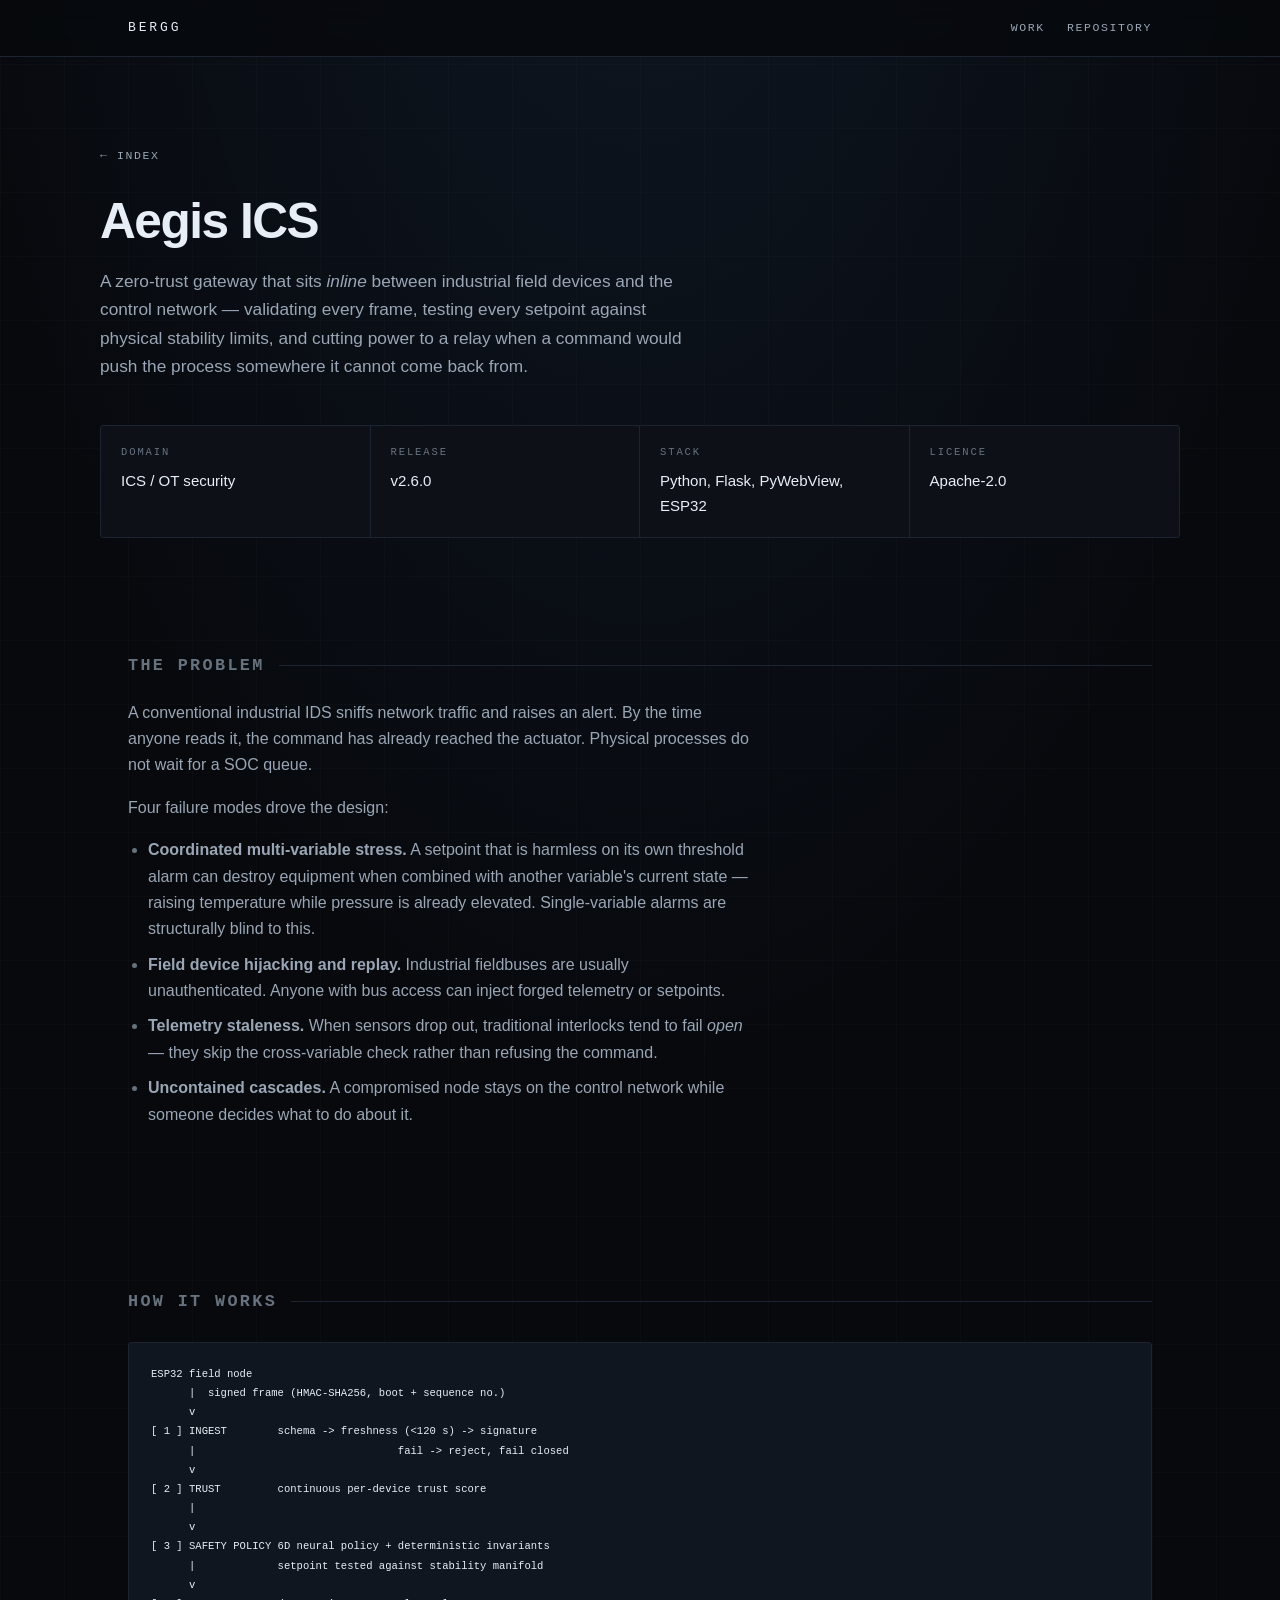
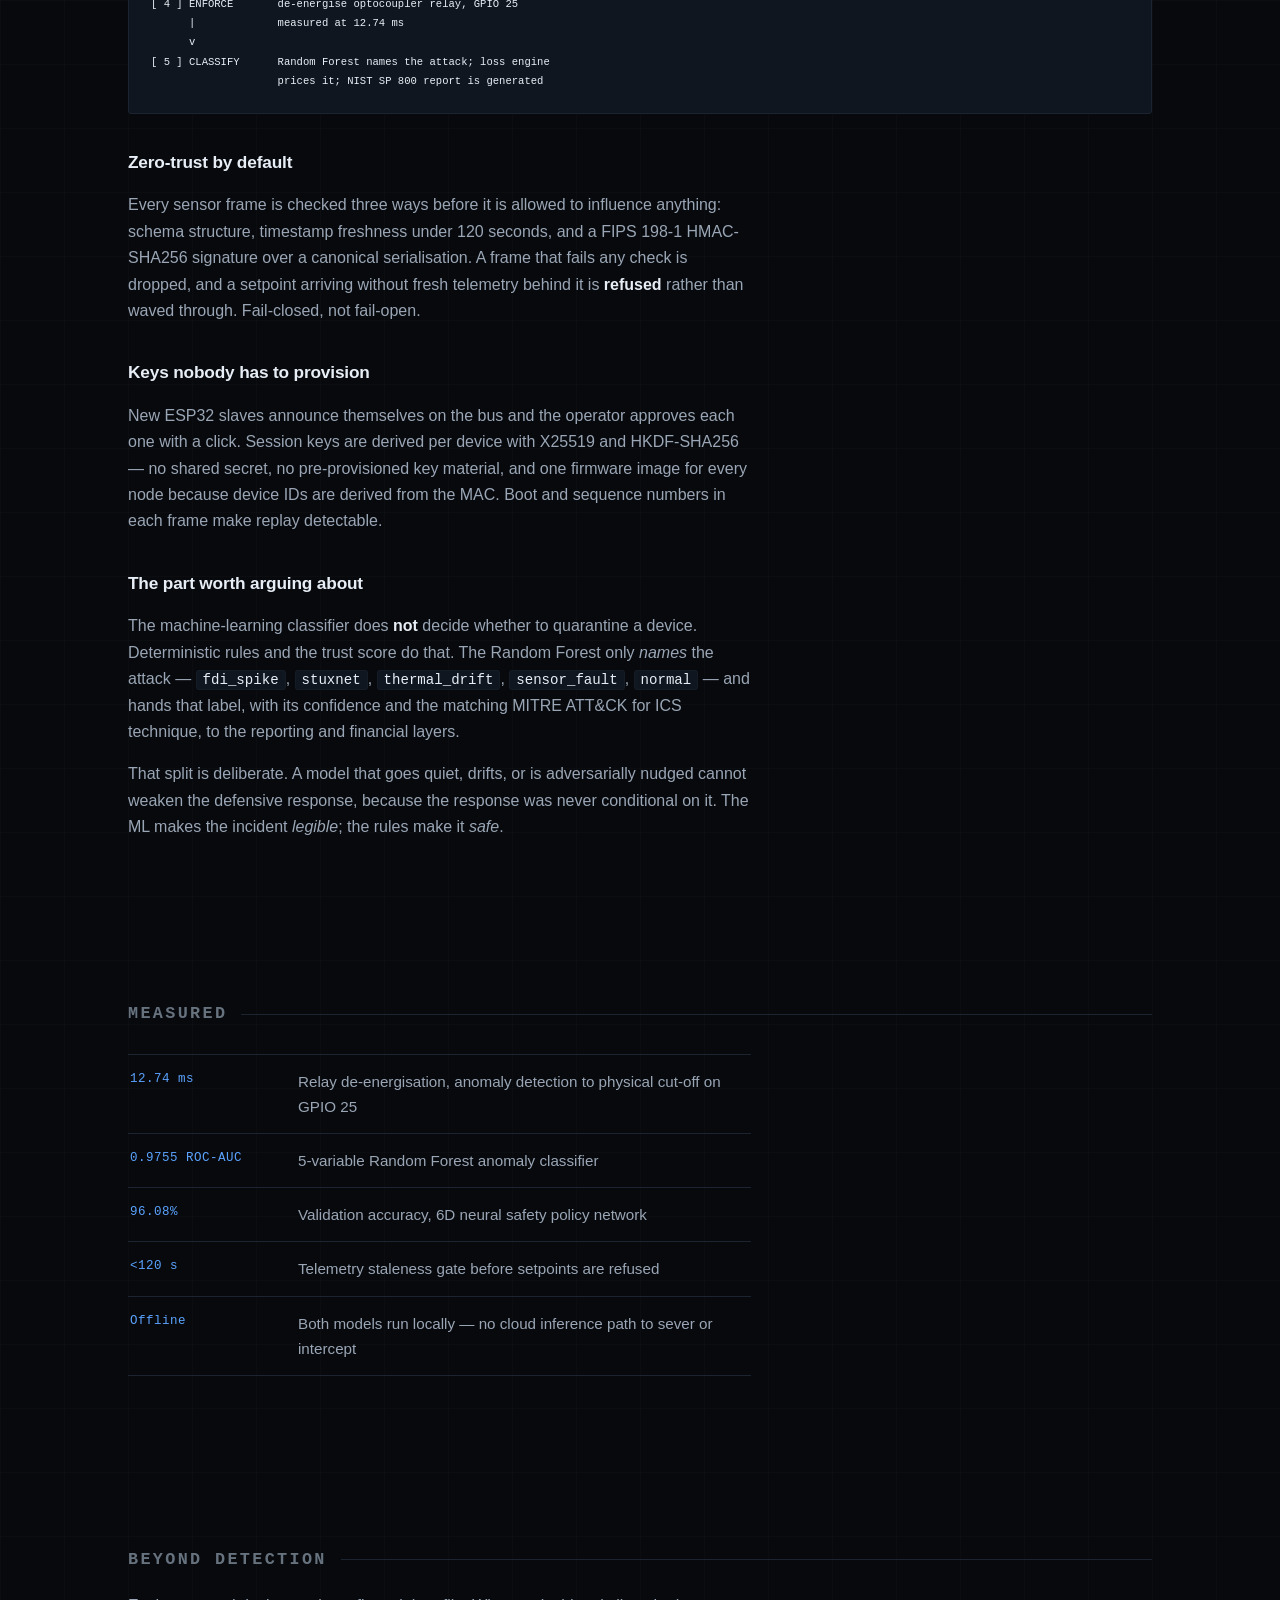
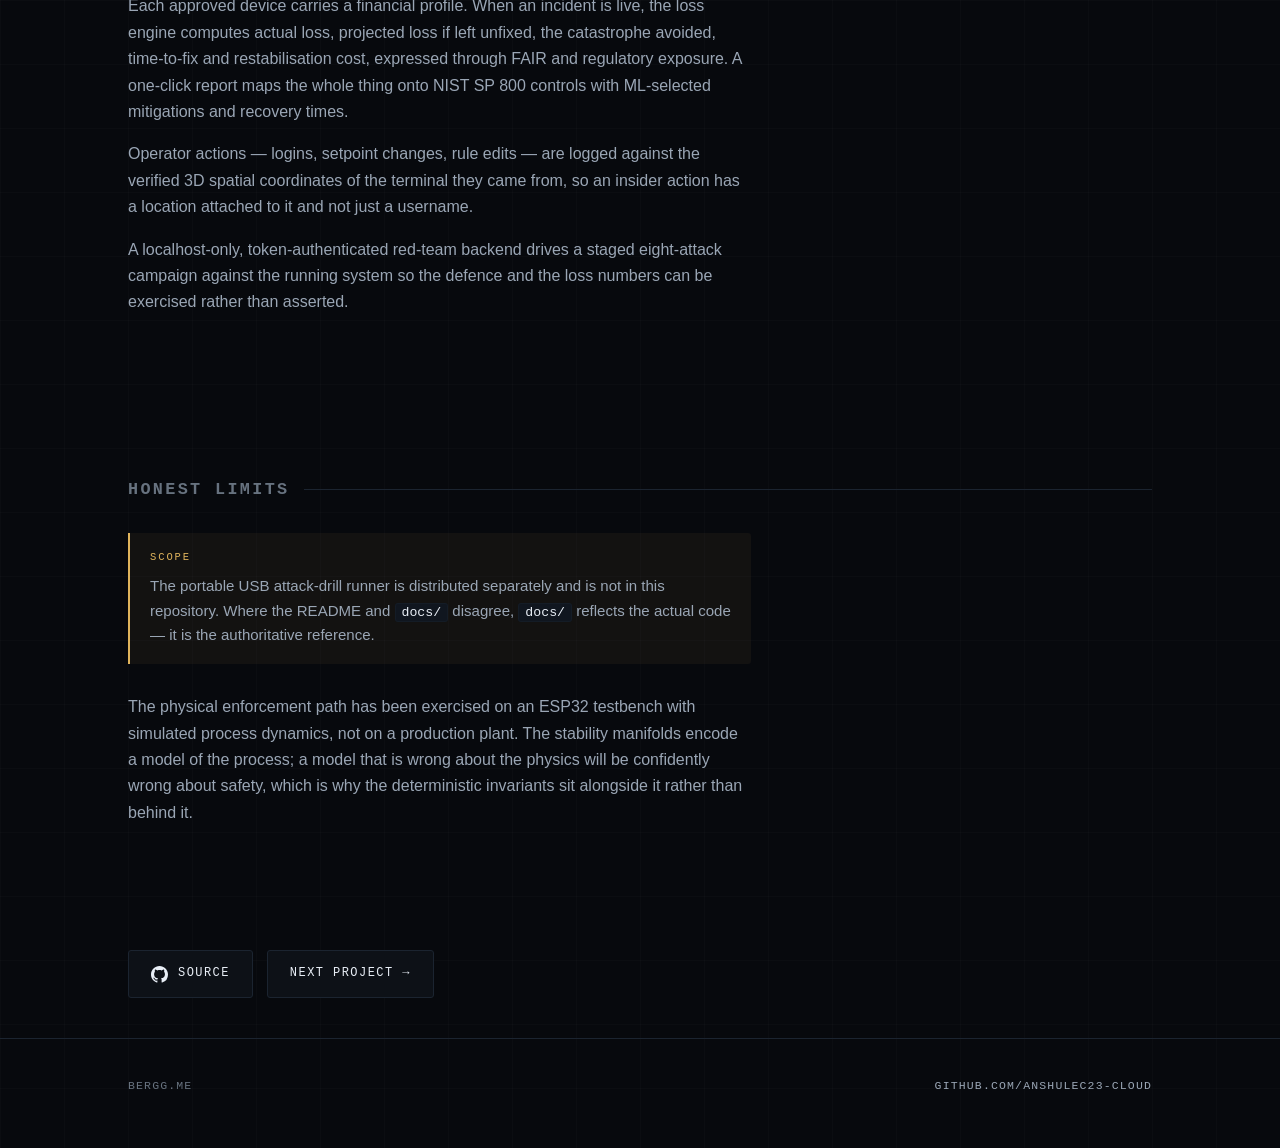
==== projects/aegis-ics.html @ 7fa4e485 "Add Aegis ICS project HTML page This file contains the HTML structure and content for the Aegis ICS " ====
<!DOCTYPE html>
<html lang="en">
<head>
<meta charset="utf-8">
<meta name="viewport" content="width=device-width, initial-scale=1">
<title>Aegis ICS — bergg.me</title>
<meta name="description" content="A zero-trust security gateway and physical safety enforcer for industrial control systems: inline setpoint validation, ML anomaly detection, and sub-15 ms relay cut-off.">
<link rel="stylesheet" href="../assets/site.css">
</head>
<body>

<header class="topbar">
  <div class="wrap">
    <a class="brand" href="../">BERGG</a>
    <nav class="navlinks">
      <a href="../#work">Work</a>
      <a href="https://github.com/anshulec23-cloud/aegis-ics">Repository</a>
    </nav>
  </div>
</header>

<main>

<div class="wrap ph">
  <a class="back" href="../#work">&larr; Index</a>
  <h1>Aegis ICS</h1>
  <p class="lede">A zero-trust gateway that sits <em>inline</em> between industrial field devices and the control network — validating every frame, testing every setpoint against physical stability limits, and cutting power to a relay when a command would push the process somewhere it cannot come back from.</p>

  <dl class="spec">
    <div><dt>Domain</dt><dd>ICS / OT security</dd></div>
    <div><dt>Release</dt><dd>v2.6.0</dd></div>
    <div><dt>Stack</dt><dd>Python, Flask, PyWebView, ESP32</dd></div>
    <div><dt>Licence</dt><dd>Apache-2.0</dd></div>
  </dl>
</div>

<article class="wrap">

<section>
  <h2>The problem</h2>
  <p>A conventional industrial IDS sniffs network traffic and raises an alert. By the time anyone reads it, the command has already reached the actuator. Physical processes do not wait for a SOC queue.</p>
  <p>Four failure modes drove the design:</p>
  <ul>
    <li><strong>Coordinated multi-variable stress.</strong> A setpoint that is harmless on its own threshold alarm can destroy equipment when combined with another variable's current state — raising temperature while pressure is already elevated. Single-variable alarms are structurally blind to this.</li>
    <li><strong>Field device hijacking and replay.</strong> Industrial fieldbuses are usually unauthenticated. Anyone with bus access can inject forged telemetry or setpoints.</li>
    <li><strong>Telemetry staleness.</strong> When sensors drop out, traditional interlocks tend to fail <em>open</em> — they skip the cross-variable check rather than refusing the command.</li>
    <li><strong>Uncontained cascades.</strong> A compromised node stays on the control network while someone decides what to do about it.</li>
  </ul>
</section>

<section>
  <h2>How it works</h2>
  <pre class="diagram"><code>ESP32 field node
      |  signed frame (HMAC-SHA256, boot + sequence no.)
      v
[ 1 ] INGEST        schema -> freshness (&lt;120 s) -> signature
      |                                fail -> reject, fail closed
      v
[ 2 ] TRUST         continuous per-device trust score
      |
      v
[ 3 ] SAFETY POLICY 6D neural policy + deterministic invariants
      |             setpoint tested against stability manifold
      v
[ 4 ] ENFORCE       de-energise optocoupler relay, GPIO 25
      |             measured at 12.74 ms
      v
[ 5 ] CLASSIFY      Random Forest names the attack; loss engine
                    prices it; NIST SP 800 report is generated</code></pre>

  <h3>Zero-trust by default</h3>
  <p>Every sensor frame is checked three ways before it is allowed to influence anything: schema structure, timestamp freshness under 120 seconds, and a FIPS 198-1 HMAC-SHA256 signature over a canonical serialisation. A frame that fails any check is dropped, and a setpoint arriving without fresh telemetry behind it is <strong>refused</strong> rather than waved through. Fail-closed, not fail-open.</p>

  <h3>Keys nobody has to provision</h3>
  <p>New ESP32 slaves announce themselves on the bus and the operator approves each one with a click. Session keys are derived per device with X25519 and HKDF-SHA256 — no shared secret, no pre-provisioned key material, and one firmware image for every node because device IDs are derived from the MAC. Boot and sequence numbers in each frame make replay detectable.</p>

  <h3>The part worth arguing about</h3>
  <p>The machine-learning classifier does <strong>not</strong> decide whether to quarantine a device. Deterministic rules and the trust score do that. The Random Forest only <em>names</em> the attack — <code>fdi_spike</code>, <code>stuxnet</code>, <code>thermal_drift</code>, <code>sensor_fault</code>, <code>normal</code> — and hands that label, with its confidence and the matching MITRE ATT&amp;CK for ICS technique, to the reporting and financial layers.</p>
  <p>That split is deliberate. A model that goes quiet, drifts, or is adversarially nudged cannot weaken the defensive response, because the response was never conditional on it. The ML makes the incident <em>legible</em>; the rules make it <em>safe</em>.</p>
</section>

<section>
  <h2>Measured</h2>
  <ul class="facts">
    <li><b>12.74 ms</b><span>Relay de-energisation, anomaly detection to physical cut-off on GPIO 25</span></li>
    <li><b>0.9755 ROC-AUC</b><span>5-variable Random Forest anomaly classifier</span></li>
    <li><b>96.08%</b><span>Validation accuracy, 6D neural safety policy network</span></li>
    <li><b>&lt;120 s</b><span>Telemetry staleness gate before setpoints are refused</span></li>
    <li><b>Offline</b><span>Both models run locally — no cloud inference path to sever or intercept</span></li>
  </ul>
</section>

<section>
  <h2>Beyond detection</h2>
  <p>Each approved device carries a financial profile. When an incident is live, the loss engine computes actual loss, projected loss if left unfixed, the catastrophe avoided, time-to-fix and restabilisation cost, expressed through FAIR and regulatory exposure. A one-click report maps the whole thing onto NIST SP 800 controls with ML-selected mitigations and recovery times.</p>
  <p>Operator actions — logins, setpoint changes, rule edits — are logged against the verified 3D spatial coordinates of the terminal they came from, so an insider action has a location attached to it and not just a username.</p>
  <p>A localhost-only, token-authenticated red-team backend drives a staged eight-attack campaign against the running system so the defence and the loss numbers can be exercised rather than asserted.</p>
</section>

<section>
  <h2>Honest limits</h2>
  <div class="callout">
    <span class="k">Scope</span>
    <p>The portable USB attack-drill runner is distributed separately and is not in this repository. Where the README and <code>docs/</code> disagree, <code>docs/</code> reflects the actual code — it is the authoritative reference.</p>
  </div>
  <p>The physical enforcement path has been exercised on an ESP32 testbench with simulated process dynamics, not on a production plant. The stability manifolds encode a model of the process; a model that is wrong about the physics will be confidently wrong about safety, which is why the deterministic invariants sit alongside it rather than behind it.</p>
</section>

<div class="btnrow">
  <a class="btn" href="https://github.com/anshulec23-cloud/aegis-ics">
    <svg viewBox="0 0 16 16" aria-hidden="true"><path d="M8 0C3.58 0 0 3.58 0 8c0 3.54 2.29 6.53 5.47 7.59.4.07.55-.17.55-.38 0-.19-.01-.82-.01-1.49-2.01.37-2.53-.49-2.69-.94-.09-.23-.48-.94-.82-1.13-.28-.15-.68-.52-.01-.53.63-.01 1.08.58 1.23.82.72 1.21 1.87.87 2.33.66.07-.52.28-.87.51-1.07-1.78-.2-3.64-.89-3.64-3.95 0-.87.31-1.59.82-2.15-.08-.2-.36-1.02.08-2.12 0 0 .67-.21 2.2.82.64-.18 1.32-.27 2-.27s1.36.09 2 .27c1.53-1.04 2.2-.82 2.2-.82.44 1.1.16 1.92.08 2.12.51.56.82 1.27.82 2.15 0 3.07-1.87 3.75-3.65 3.95.29.25.54.73.54 1.48 0 1.07-.01 1.93-.01 2.2 0 .21.15.46.55.38A8.012 8.012 0 0 0 16 8c0-4.42-3.58-8-8-8Z"/></svg>
    Source
  </a>
  <a class="btn" href="../#work">Next project &rarr;</a>
</div>

</article>
</main>

<footer class="site">
  <div class="wrap">
    <span>bergg.me</span>
    <span><a href="https://github.com/anshulec23-cloud">github.com/anshulec23-cloud</a></span>
  </div>
</footer>

</body>
</html>
---- assets/site.css ----
/* bergg.me — shared stylesheet */

:root {
  --bg: #07090d;
  --bg-elev: #0d1117;
  --panel: #10161f;
  --line: #1b2430;
  --line-soft: #141c26;
  --fg: #e8eef6;
  --fg-dim: #9aa6b5;
  --fg-faint: #67727f;
  --accent: #5ba3ff;
  --signal: #e0b45c;
  --mono: ui-monospace, SFMono-Regular, "SF Mono", Menlo, Consolas, "Liberation Mono", monospace;
  --sans: ui-sans-serif, -apple-system, BlinkMacSystemFont, "Segoe UI", Roboto, Helvetica, Arial, sans-serif;
  --maxw: 1080px;
  color-scheme: dark;
}

* { box-sizing: border-box; }

html { -webkit-text-size-adjust: 100%; scroll-behavior: smooth; }

body {
  margin: 0;
  background: var(--bg);
  background-image:
    radial-gradient(ellipse 80% 50% at 50% -10%, rgba(91,163,255,.10), transparent 70%),
    linear-gradient(rgba(255,255,255,.016) 1px, transparent 1px),
    linear-gradient(90deg, rgba(255,255,255,.016) 1px, transparent 1px);
  background-size: auto, 64px 64px, 64px 64px;
  color: var(--fg);
  font-family: var(--sans);
  font-size: 16px;
  line-height: 1.65;
  -webkit-font-smoothing: antialiased;
}

a { color: var(--accent); text-decoration: none; }
a:hover { text-decoration: underline; text-underline-offset: 3px; }
:focus-visible { outline: 2px solid var(--accent); outline-offset: 3px; border-radius: 2px; }

.wrap { width: 100%; max-width: var(--maxw); margin: 0 auto; padding: 0 28px; }

/* ---------- top bar ---------- */
.topbar {
  position: sticky; top: 0; z-index: 50;
  border-bottom: 1px solid var(--line);
  background: rgba(7,9,13,.82);
  backdrop-filter: blur(10px);
}
.topbar .wrap { display: flex; align-items: center; justify-content: space-between; height: 56px; }
.brand { font-family: var(--mono); font-size: 13px; letter-spacing: .22em; color: var(--fg); text-transform: uppercase; }
.brand:hover { text-decoration: none; color: var(--accent); }
.navlinks { display: flex; gap: 22px; font-family: var(--mono); font-size: 11.5px; letter-spacing: .14em; text-transform: uppercase; }
.navlinks a { color: var(--fg-dim); }
.navlinks a:hover { color: var(--fg); text-decoration: none; }

/* ---------- labels & rules ---------- */
.label {
  font-family: var(--mono); font-size: 11px; letter-spacing: .2em;
  text-transform: uppercase; color: var(--fg-faint);
  display: flex; align-items: center; gap: 14px; margin: 0 0 26px;
}
.label::after { content: ""; flex: 1; height: 1px; background: var(--line); }

.rule { height: 1px; background: var(--line); border: 0; margin: 0; }

/* ---------- hero ---------- */
.hero { padding: 104px 0 72px; }
.hero .eyebrow {
  font-family: var(--mono); font-size: 11.5px; letter-spacing: .2em;
  text-transform: uppercase; color: var(--accent); margin: 0 0 22px;
}
.hero h1 {
  margin: 0 0 24px;
  font-size: clamp(2.4rem, 6.2vw, 4.1rem);
  line-height: 1.04;
  letter-spacing: -0.035em;
  font-weight: 650;
}
.hero p { margin: 0; max-width: 60ch; color: var(--fg-dim); font-size: 1.06rem; }
.hero .meta {
  margin-top: 34px; display: flex; flex-wrap: wrap; gap: 10px 28px;
  font-family: var(--mono); font-size: 12px; color: var(--fg-faint);
  letter-spacing: .06em;
}
.hero .meta span::before { content: "// "; color: var(--line); }

/* ---------- project index ---------- */
section { padding: 72px 0; }

.idx { border-top: 1px solid var(--line); }
.idx-row {
  display: grid;
  grid-template-columns: 58px minmax(0,1fr) 220px 28px;
  gap: 24px;
  align-items: baseline;
  padding: 26px 12px 26px 4px;
  border-bottom: 1px solid var(--line);
  position: relative;
  transition: background .16s ease, padding-left .16s ease;
}
.idx-row::before {
  content: ""; position: absolute; left: 0; top: 0; bottom: -1px; width: 2px;
  background: var(--accent); opacity: 0; transition: opacity .16s ease;
}
.idx-row:hover { background: rgba(91,163,255,.045); padding-left: 14px; }
.idx-row:hover::before { opacity: 1; }
.idx-row:hover .idx-title { color: var(--accent); }
.idx-row:hover .idx-arrow { color: var(--accent); transform: translateX(3px); }
.idx-row a.cover { position: absolute; inset: 0; }
.idx-num { font-family: var(--mono); font-size: 12px; color: var(--fg-faint); letter-spacing: .08em; }
.idx-title { margin: 0 0 7px; font-size: 1.22rem; font-weight: 600; letter-spacing: -0.015em; transition: color .16s ease; }
.idx-desc { margin: 0; color: var(--fg-dim); font-size: .95rem; max-width: 56ch; }
.idx-tags { font-family: var(--mono); font-size: 11px; color: var(--fg-faint); letter-spacing: .07em; line-height: 1.9; }
.idx-arrow { font-family: var(--mono); color: var(--fg-faint); transition: color .16s ease, transform .16s ease; justify-self: end; }

/* ---------- project page ---------- */
.ph { padding: 84px 0 42px; }
.ph .back { font-family: var(--mono); font-size: 11.5px; letter-spacing: .14em; text-transform: uppercase; color: var(--fg-dim); }
.ph .back:hover { color: var(--accent); text-decoration: none; }
.ph h1 {
  margin: 28px 0 18px; font-size: clamp(2rem, 5vw, 3.1rem);
  line-height: 1.08; letter-spacing: -0.03em; font-weight: 650;
}
.ph .lede { margin: 0; max-width: 62ch; color: var(--fg-dim); font-size: 1.08rem; }

.spec {
  display: grid; grid-template-columns: repeat(auto-fit, minmax(190px, 1fr));
  border: 1px solid var(--line); border-radius: 3px; overflow: hidden;
  margin: 44px 0 0; background: var(--bg-elev);
}
.spec div { padding: 18px 20px; border-right: 1px solid var(--line); }
.spec div:last-child { border-right: 0; }
.spec dt { font-family: var(--mono); font-size: 10.5px; letter-spacing: .18em; text-transform: uppercase; color: var(--fg-faint); margin: 0 0 8px; }
.spec dd { margin: 0; font-size: .94rem; color: var(--fg); }

article h2 {
  margin: 0 0 20px; font-size: 1.05rem; font-weight: 600;
  font-family: var(--mono); letter-spacing: .14em; text-transform: uppercase; color: var(--fg-faint);
  display: flex; align-items: center; gap: 14px;
}
article h2::after { content: ""; flex: 1; height: 1px; background: var(--line); }
article h3 { margin: 34px 0 10px; font-size: 1.08rem; font-weight: 600; letter-spacing: -0.01em; }
article p { max-width: 70ch; color: var(--fg-dim); }
article p strong { color: var(--fg); font-weight: 600; }
article ul { max-width: 70ch; color: var(--fg-dim); padding-left: 20px; }
article li { margin-bottom: 9px; }
article li::marker { color: var(--fg-faint); }

pre.diagram {
  background: var(--panel); border: 1px solid var(--line); border-radius: 3px;
  padding: 22px; overflow-x: auto; font-family: var(--mono);
  font-size: 12px; line-height: 1.6; color: var(--fg-dim); margin: 26px 0;
}
code { font-family: var(--mono); font-size: .88em; background: var(--panel); border: 1px solid var(--line-soft); border-radius: 3px; padding: 1px 6px; color: var(--fg); }
pre.diagram code { background: none; border: 0; padding: 0; }

.facts { list-style: none; padding: 0; margin: 26px 0; border-top: 1px solid var(--line); max-width: 70ch; }
.facts li {
  display: grid; grid-template-columns: 148px 1fr; gap: 20px;
  padding: 14px 2px; border-bottom: 1px solid var(--line); margin: 0;
}
.facts b { font-family: var(--mono); font-size: 12.5px; letter-spacing: .04em; color: var(--accent); font-weight: 500; }
.facts span { color: var(--fg-dim); font-size: .95rem; }

.callout {
  border-left: 2px solid var(--signal); background: rgba(224,180,92,.05);
  padding: 16px 20px; margin: 30px 0; max-width: 70ch; border-radius: 0 3px 3px 0;
}
.callout p { margin: 0; color: var(--fg-dim); font-size: .94rem; }
.callout .k { font-family: var(--mono); font-size: 10.5px; letter-spacing: .18em; text-transform: uppercase; color: var(--signal); display: block; margin-bottom: 7px; }

.btn {
  display: inline-flex; align-items: center; gap: 10px;
  font-family: var(--mono); font-size: 12px; letter-spacing: .12em; text-transform: uppercase;
  padding: 13px 22px; border: 1px solid var(--line); border-radius: 3px;
  background: var(--bg-elev); color: var(--fg);
  transition: border-color .16s ease, background .16s ease, color .16s ease;
}
.btn:hover { border-color: var(--accent); color: var(--accent); background: rgba(91,163,255,.06); text-decoration: none; }
.btn svg { width: 17px; height: 17px; fill: currentColor; }
.btnrow { display: flex; flex-wrap: wrap; gap: 14px; margin-top: 36px; }

/* ---------- footer ---------- */
footer.site {
  border-top: 1px solid var(--line); margin-top: 40px; padding: 38px 0 52px;
  font-family: var(--mono); font-size: 11.5px; letter-spacing: .1em;
  color: var(--fg-faint); text-transform: uppercase;
}
footer.site .wrap { display: flex; flex-wrap: wrap; gap: 14px; justify-content: space-between; }
footer.site a { color: var(--fg-dim); }
footer.site a:hover { color: var(--accent); text-decoration: none; }

/* ---------- responsive ---------- */
@media (max-width: 780px) {
  .wrap { padding: 0 20px; }
  .hero { padding: 68px 0 52px; }
  section { padding: 54px 0; }
  .idx-row { grid-template-columns: 38px 1fr; gap: 14px; padding: 22px 4px; }
  .idx-tags, .idx-arrow { display: none; }
  .spec div { border-right: 0; border-bottom: 1px solid var(--line); }
  .facts li { grid-template-columns: 1fr; gap: 4px; }
  .navlinks { gap: 16px; }
}

@media (prefers-reduced-motion: reduce) {
  * { transition: none !important; scroll-behavior: auto !important; }
}
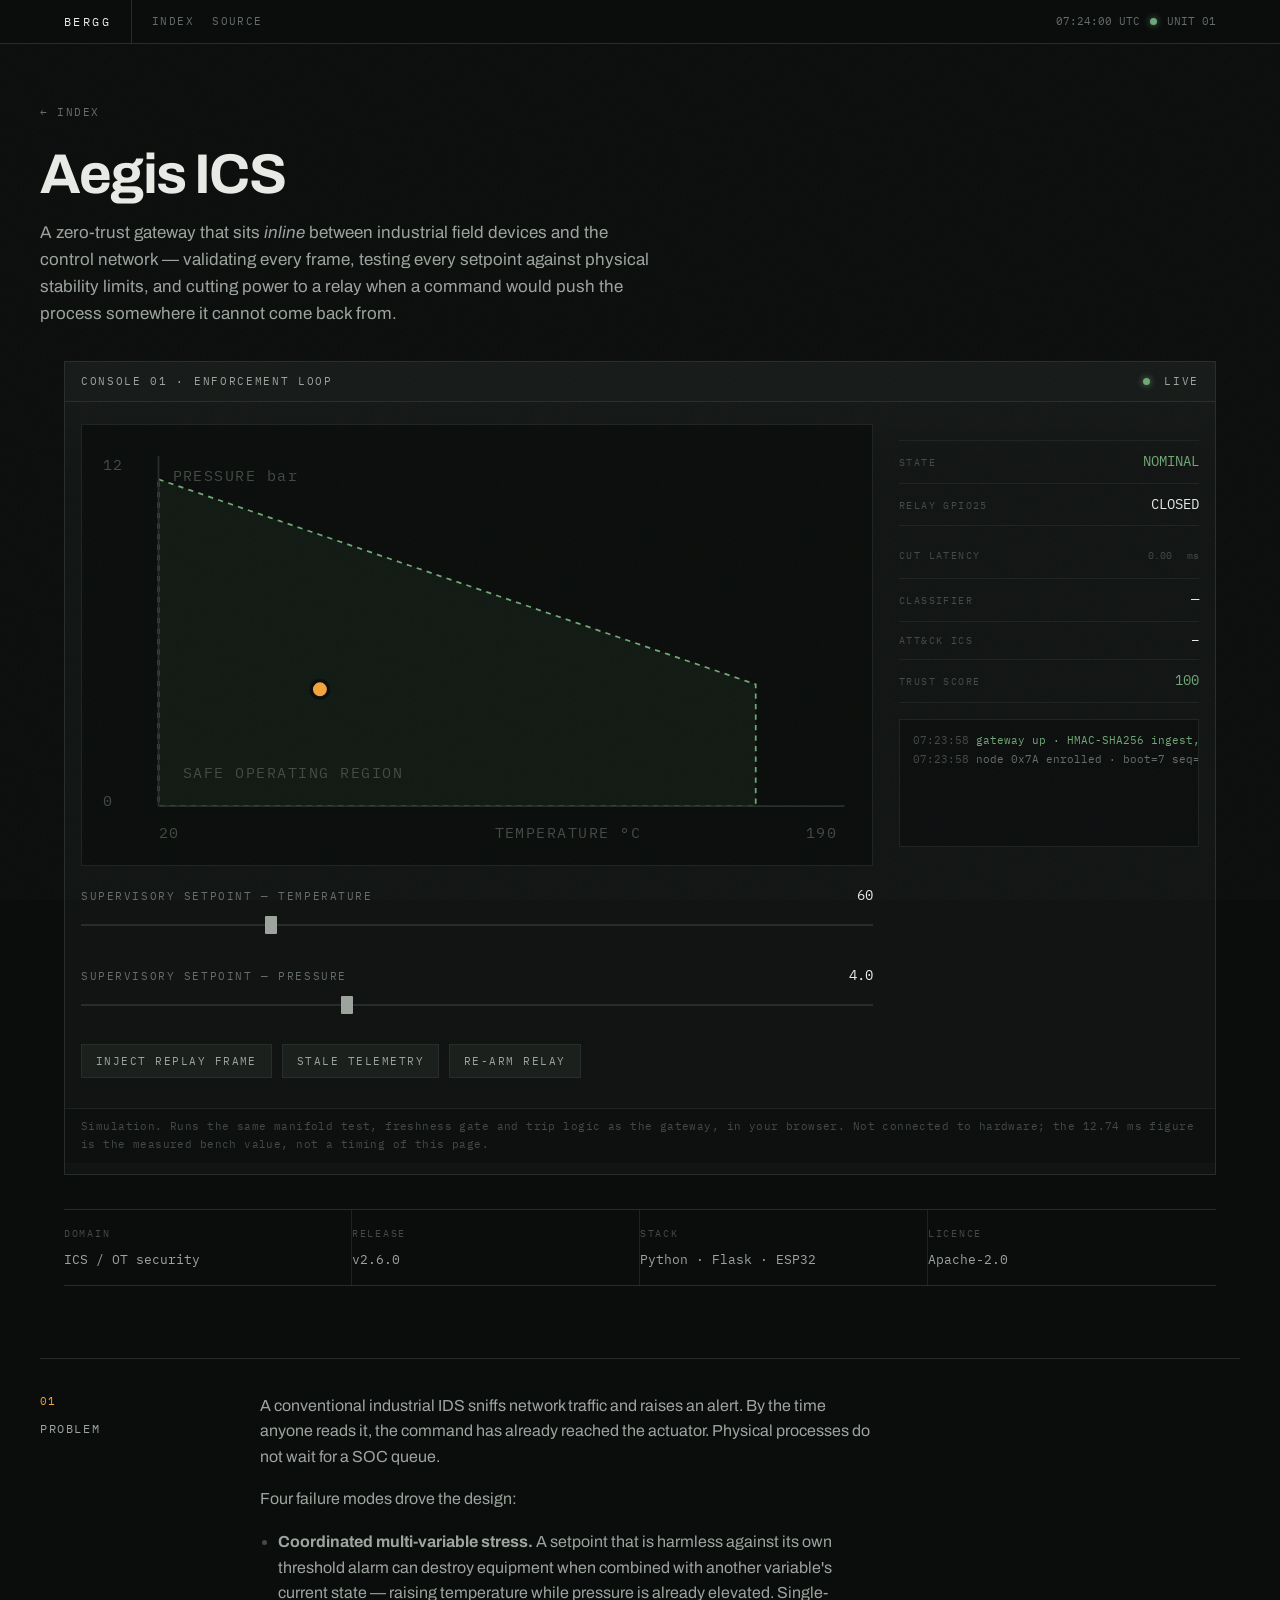
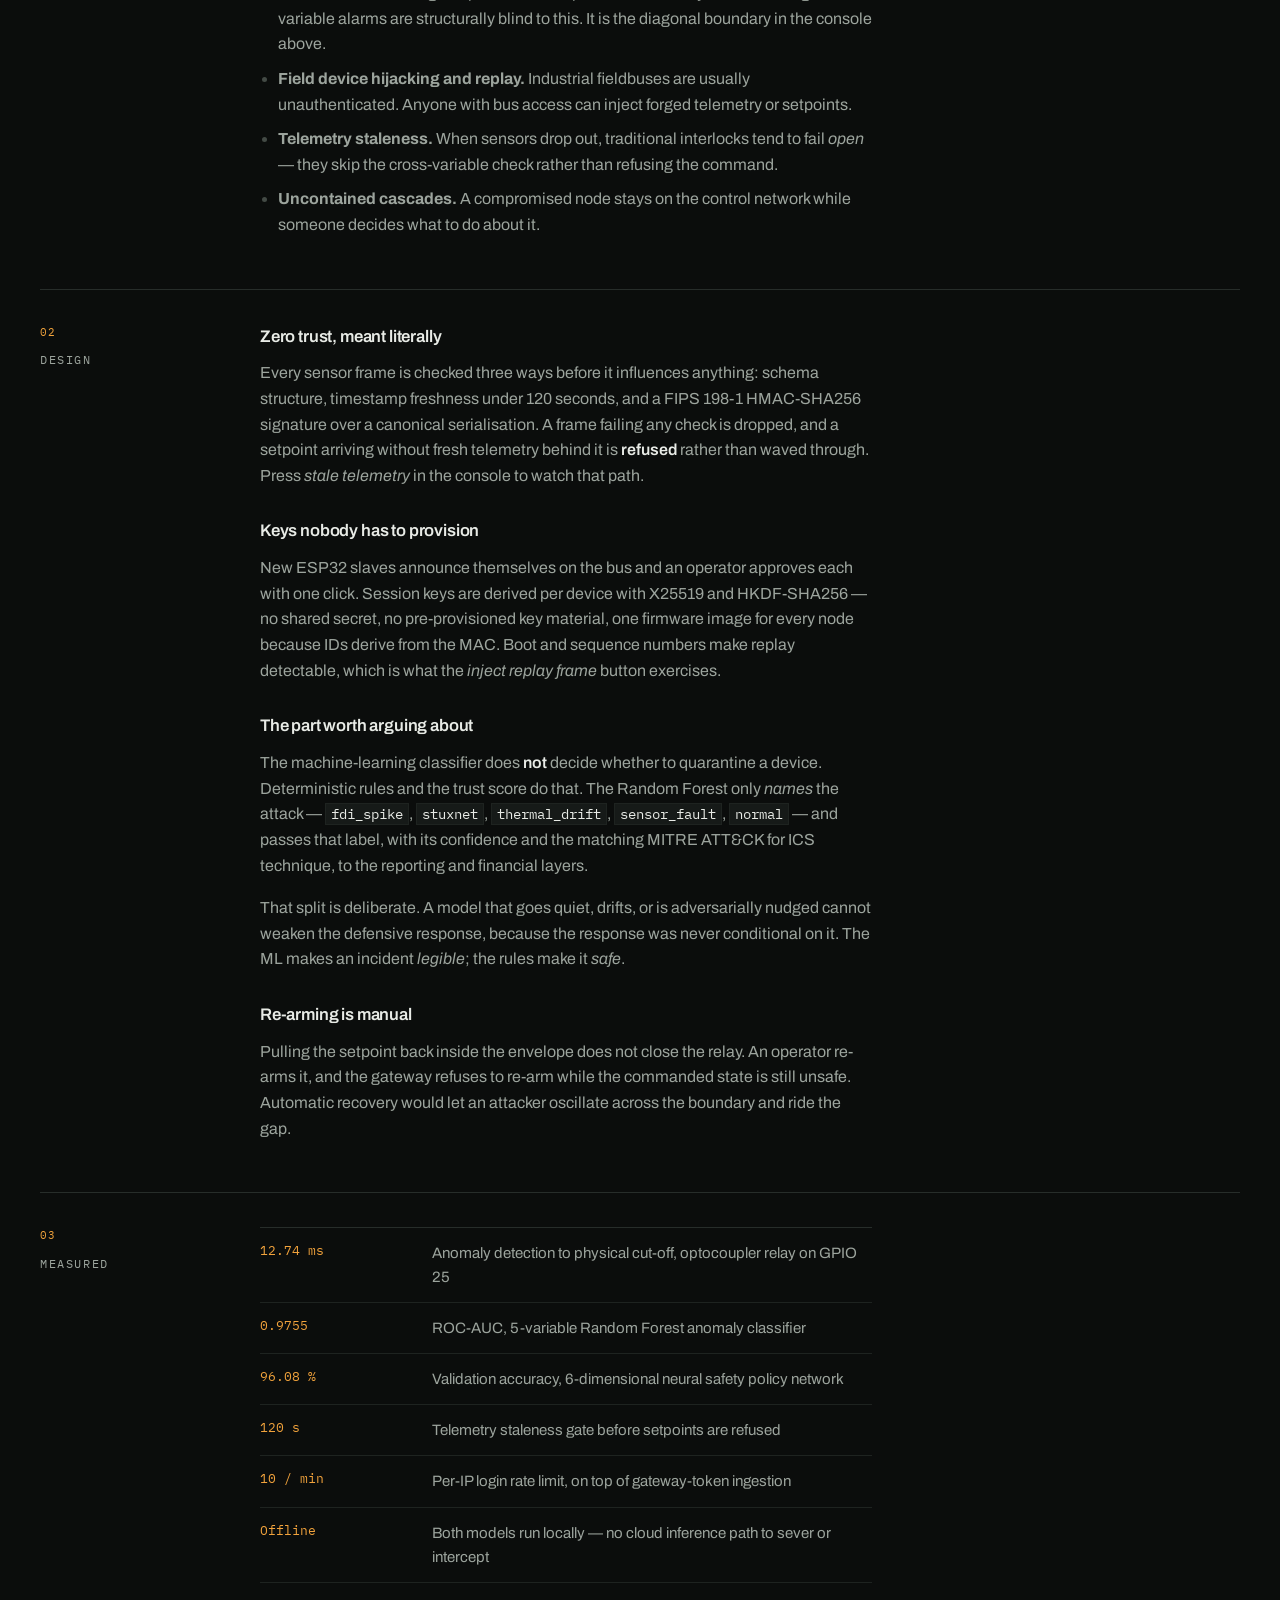
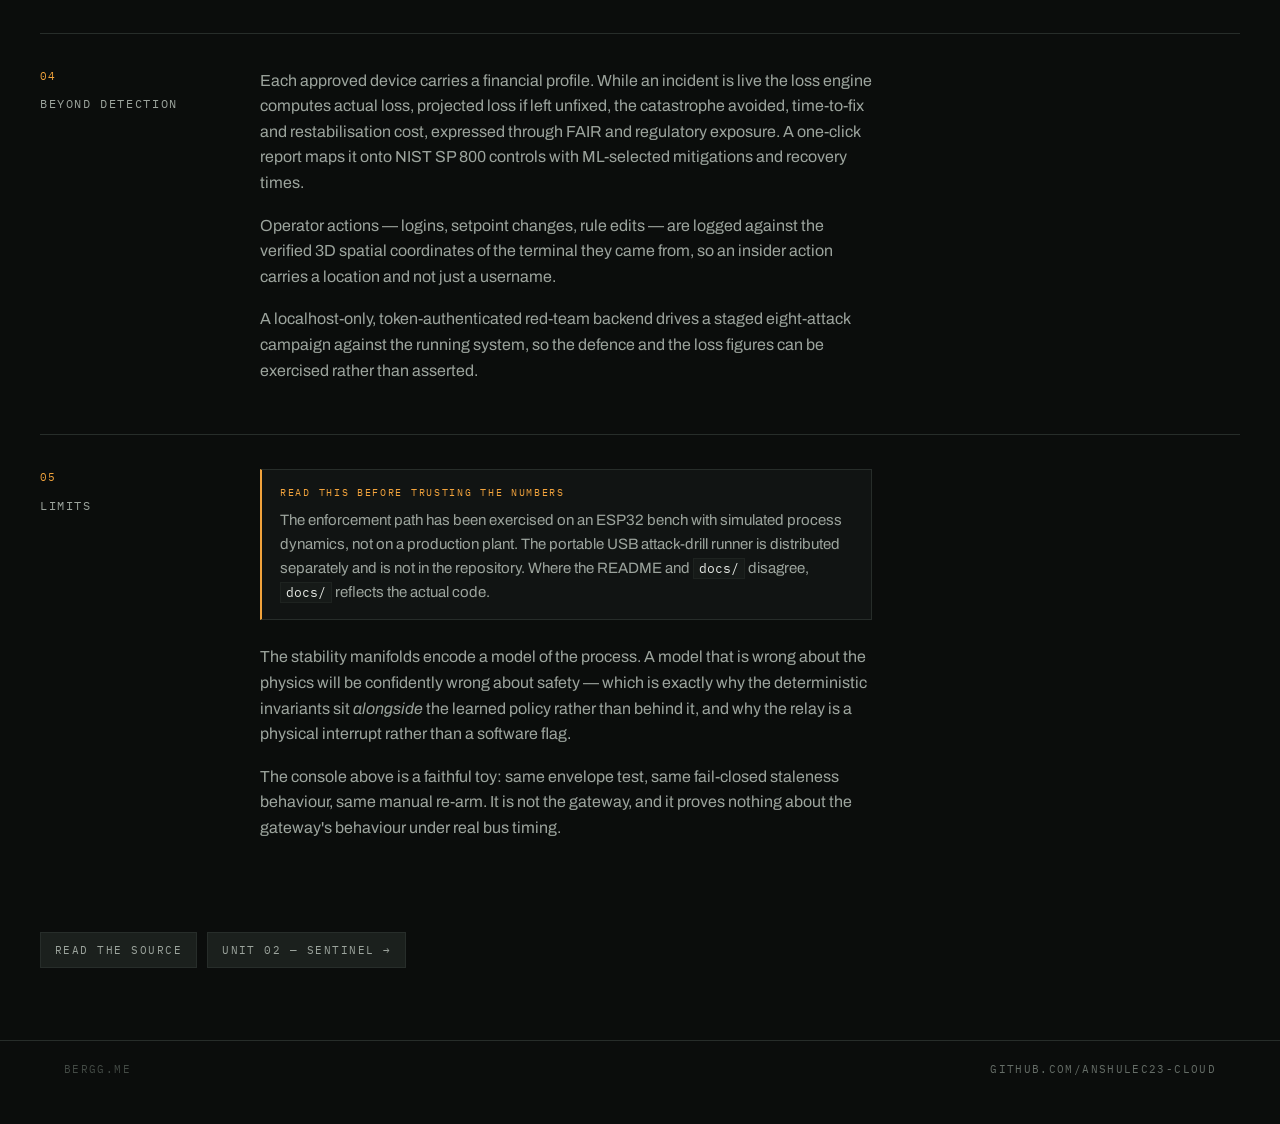
==== commit 45a8337a: "Refactor Aegis ICS HTML structure and content" ====
--- a/projects/aegis-ics.html
+++ b/projects/aegis-ics.html
@@ -4,125 +4,205 @@
 <meta charset="utf-8">
 <meta name="viewport" content="width=device-width, initial-scale=1">
 <title>Aegis ICS — bergg.me</title>
-<meta name="description" content="A zero-trust security gateway and physical safety enforcer for industrial control systems: inline setpoint validation, ML anomaly detection, and sub-15 ms relay cut-off.">
-<link rel="stylesheet" href="../assets/site.css">
+<meta name="description" content="A zero-trust gateway and physical safety enforcer for industrial control systems. Operate the enforcement loop in the browser.">
+<meta name="theme-color" content="#0b0d0c">
+<link rel="preconnect" href="https://fonts.googleapis.com">
+<link rel="preconnect" href="https://fonts.gstatic.com" crossorigin>
+<link href="https://fonts.googleapis.com/css2?family=Archivo:wght@400;500;600;700&family=IBM+Plex+Mono:wght@400;500&display=swap" rel="stylesheet">
+<link rel="stylesheet" href="/assets/site.css">
+<link rel="icon" href="data:image/svg+xml,%3Csvg xmlns='http://www.w3.org/2000/svg' viewBox='0 0 32 32'%3E%3Crect width='32' height='32' fill='%230b0d0c'/%3E%3Crect x='7' y='7' width='18' height='18' fill='none' stroke='%23f2a33c' stroke-width='2'/%3E%3C/svg%3E">
 </head>
 <body>
 
-<header class="topbar">
+<header class="rail">
   <div class="wrap">
-    <a class="brand" href="../">BERGG</a>
-    <nav class="navlinks">
-      <a href="../#work">Work</a>
-      <a href="https://github.com/anshulec23-cloud/aegis-ics">Repository</a>
+    <a class="rail-brand" href="/">BERGG</a>
+    <nav class="rail-nav">
+      <a href="/#systems">Index</a>
+      <a href="https://github.com/anshulec23-cloud/aegis-ics">Source</a>
     </nav>
+    <div class="rail-status">
+      <span class="utc num" data-utc>--:--:--</span>
+      <span class="lamp on" aria-hidden="true"></span>
+      <span>UNIT 01</span>
+    </div>
   </div>
 </header>
 
 <main>
 
-<div class="wrap ph">
-  <a class="back" href="../#work">&larr; Index</a>
+<section class="wrap phead">
+  <a class="back" href="/#systems">← Index</a>
   <h1>Aegis ICS</h1>
   <p class="lede">A zero-trust gateway that sits <em>inline</em> between industrial field devices and the control network — validating every frame, testing every setpoint against physical stability limits, and cutting power to a relay when a command would push the process somewhere it cannot come back from.</p>
-
-  <dl class="spec">
+</section>
+
+<section class="wrap">
+
+  <div class="console" data-demo="aegis">
+    <div class="console-bar">
+      <span class="tag">Console 01 · enforcement loop</span>
+      <span class="spacer"></span>
+      <span class="lamp on" data-lamp aria-hidden="true"></span>
+      <span class="tag">live</span>
+    </div>
+
+    <div class="console-body">
+      <div class="grid-2">
+
+        <div>
+          <div class="plotbox">
+            <svg class="fig" viewBox="0 0 440 240" role="img" aria-label="Stability envelope with the current operating point">
+              <path class="safe" data-edge d=""></path>
+              <line class="ax" x1="38" y1="12" x2="38" y2="212"></line>
+              <line class="ax" x1="38" y1="212" x2="430" y2="212"></line>
+              <text class="axlabel" x="38" y="230">20</text>
+              <text class="axlabel" x="230" y="230">TEMPERATURE °C</text>
+              <text class="axlabel" x="408" y="230">190</text>
+              <text class="axlabel" x="6" y="212">0</text>
+              <text class="axlabel" x="6" y="20">12</text>
+              <text class="axlabel" x="46" y="26">PRESSURE bar</text>
+              <text class="axlabel safe-tag" x="52" y="196">SAFE OPERATING REGION</text>
+              <circle data-dot cx="100" cy="150" r="5"></circle>
+            </svg>
+          </div>
+
+          <div class="ctrl" style="margin-top:18px">
+            <div class="ctrl-head">
+              <label for="t">Supervisory setpoint — temperature</label>
+              <output data-temp-out id="tout">60</output>
+            </div>
+            <input id="t" type="range" data-temp min="20" max="190" step="1" value="60">
+          </div>
+
+          <div class="ctrl">
+            <div class="ctrl-head">
+              <label for="p">Supervisory setpoint — pressure</label>
+              <output data-pres-out id="pout">4.0</output>
+            </div>
+            <input id="p" type="range" data-pres min="0" max="12" step="0.1" value="4">
+          </div>
+
+          <div class="btn-row">
+            <button class="btn" data-replay>Inject replay frame</button>
+            <button class="btn" data-stale>Stale telemetry</button>
+            <button class="btn" data-rearm>Re-arm relay</button>
+          </div>
+        </div>
+
+        <div>
+          <dl class="stack">
+            <div><dt>State</dt><dd data-state class="is-ok">NOMINAL</dd></div>
+            <div><dt>Relay GPIO25</dt><dd data-relay>CLOSED</dd></div>
+            <div><dt>Cut latency</dt><dd class="big"><span data-latency>0.00</span> <span>ms</span></dd></div>
+            <div><dt>Classifier</dt><dd data-class>—</dd></div>
+            <div><dt>ATT&amp;CK ICS</dt><dd data-tech style="font-size:11px">—</dd></div>
+            <div><dt>Trust score</dt><dd data-trust class="is-ok">100</dd></div>
+          </dl>
+          <div class="log" data-log style="margin-top:16px" aria-live="polite"></div>
+        </div>
+
+      </div>
+    </div>
+
+    <p class="console-note">Simulation. Runs the same manifold test, freshness gate and trip logic as the gateway, in your browser. Not connected to hardware; the 12.74 ms figure is the measured bench value, not a timing of this page.</p>
+  </div>
+
+  <dl class="strip" style="margin-top:34px">
     <div><dt>Domain</dt><dd>ICS / OT security</dd></div>
     <div><dt>Release</dt><dd>v2.6.0</dd></div>
-    <div><dt>Stack</dt><dd>Python, Flask, PyWebView, ESP32</dd></div>
+    <div><dt>Stack</dt><dd>Python · Flask · ESP32</dd></div>
     <div><dt>Licence</dt><dd>Apache-2.0</dd></div>
   </dl>
-</div>
-
-<article class="wrap">
-
-<section>
-  <h2>The problem</h2>
-  <p>A conventional industrial IDS sniffs network traffic and raises an alert. By the time anyone reads it, the command has already reached the actuator. Physical processes do not wait for a SOC queue.</p>
-  <p>Four failure modes drove the design:</p>
-  <ul>
-    <li><strong>Coordinated multi-variable stress.</strong> A setpoint that is harmless on its own threshold alarm can destroy equipment when combined with another variable's current state — raising temperature while pressure is already elevated. Single-variable alarms are structurally blind to this.</li>
-    <li><strong>Field device hijacking and replay.</strong> Industrial fieldbuses are usually unauthenticated. Anyone with bus access can inject forged telemetry or setpoints.</li>
-    <li><strong>Telemetry staleness.</strong> When sensors drop out, traditional interlocks tend to fail <em>open</em> — they skip the cross-variable check rather than refusing the command.</li>
-    <li><strong>Uncontained cascades.</strong> A compromised node stays on the control network while someone decides what to do about it.</li>
-  </ul>
+
 </section>
 
-<section>
-  <h2>How it works</h2>
-  <pre class="diagram"><code>ESP32 field node
-      |  signed frame (HMAC-SHA256, boot + sequence no.)
-      v
-[ 1 ] INGEST        schema -> freshness (&lt;120 s) -> signature
-      |                                fail -> reject, fail closed
-      v
-[ 2 ] TRUST         continuous per-device trust score
-      |
-      v
-[ 3 ] SAFETY POLICY 6D neural policy + deterministic invariants
-      |             setpoint tested against stability manifold
-      v
-[ 4 ] ENFORCE       de-energise optocoupler relay, GPIO 25
-      |             measured at 12.74 ms
-      v
-[ 5 ] CLASSIFY      Random Forest names the attack; loss engine
-                    prices it; NIST SP 800 report is generated</code></pre>
-
-  <h3>Zero-trust by default</h3>
-  <p>Every sensor frame is checked three ways before it is allowed to influence anything: schema structure, timestamp freshness under 120 seconds, and a FIPS 198-1 HMAC-SHA256 signature over a canonical serialisation. A frame that fails any check is dropped, and a setpoint arriving without fresh telemetry behind it is <strong>refused</strong> rather than waved through. Fail-closed, not fail-open.</p>
-
-  <h3>Keys nobody has to provision</h3>
-  <p>New ESP32 slaves announce themselves on the bus and the operator approves each one with a click. Session keys are derived per device with X25519 and HKDF-SHA256 — no shared secret, no pre-provisioned key material, and one firmware image for every node because device IDs are derived from the MAC. Boot and sequence numbers in each frame make replay detectable.</p>
-
-  <h3>The part worth arguing about</h3>
-  <p>The machine-learning classifier does <strong>not</strong> decide whether to quarantine a device. Deterministic rules and the trust score do that. The Random Forest only <em>names</em> the attack — <code>fdi_spike</code>, <code>stuxnet</code>, <code>thermal_drift</code>, <code>sensor_fault</code>, <code>normal</code> — and hands that label, with its confidence and the matching MITRE ATT&amp;CK for ICS technique, to the reporting and financial layers.</p>
-  <p>That split is deliberate. A model that goes quiet, drifts, or is adversarially nudged cannot weaken the defensive response, because the response was never conditional on it. The ML makes the incident <em>legible</em>; the rules make it <em>safe</em>.</p>
+<section class="wrap doc">
+
+  <div class="block">
+    <div class="block-label"><span class="n">01</span><span class="t">Problem</span></div>
+    <div class="prose">
+      <p>A conventional industrial IDS sniffs network traffic and raises an alert. By the time anyone reads it, the command has already reached the actuator. Physical processes do not wait for a SOC queue.</p>
+      <p>Four failure modes drove the design:</p>
+      <ul>
+        <li><strong>Coordinated multi-variable stress.</strong> A setpoint that is harmless against its own threshold alarm can destroy equipment when combined with another variable's current state — raising temperature while pressure is already elevated. Single-variable alarms are structurally blind to this. It is the diagonal boundary in the console above.</li>
+        <li><strong>Field device hijacking and replay.</strong> Industrial fieldbuses are usually unauthenticated. Anyone with bus access can inject forged telemetry or setpoints.</li>
+        <li><strong>Telemetry staleness.</strong> When sensors drop out, traditional interlocks tend to fail <em>open</em> — they skip the cross-variable check rather than refusing the command.</li>
+        <li><strong>Uncontained cascades.</strong> A compromised node stays on the control network while someone decides what to do about it.</li>
+      </ul>
+    </div>
+  </div>
+
+  <div class="block">
+    <div class="block-label"><span class="n">02</span><span class="t">Design</span></div>
+    <div class="prose">
+      <h3>Zero trust, meant literally</h3>
+      <p>Every sensor frame is checked three ways before it influences anything: schema structure, timestamp freshness under 120 seconds, and a FIPS 198-1 HMAC-SHA256 signature over a canonical serialisation. A frame failing any check is dropped, and a setpoint arriving without fresh telemetry behind it is <strong>refused</strong> rather than waved through. Press <em>stale telemetry</em> in the console to watch that path.</p>
+
+      <h3>Keys nobody has to provision</h3>
+      <p>New ESP32 slaves announce themselves on the bus and an operator approves each with one click. Session keys are derived per device with X25519 and HKDF-SHA256 — no shared secret, no pre-provisioned key material, one firmware image for every node because IDs derive from the MAC. Boot and sequence numbers make replay detectable, which is what the <em>inject replay frame</em> button exercises.</p>
+
+      <h3>The part worth arguing about</h3>
+      <p>The machine-learning classifier does <strong>not</strong> decide whether to quarantine a device. Deterministic rules and the trust score do that. The Random Forest only <em>names</em> the attack — <code>fdi_spike</code>, <code>stuxnet</code>, <code>thermal_drift</code>, <code>sensor_fault</code>, <code>normal</code> — and passes that label, with its confidence and the matching MITRE ATT&amp;CK for ICS technique, to the reporting and financial layers.</p>
+      <p>That split is deliberate. A model that goes quiet, drifts, or is adversarially nudged cannot weaken the defensive response, because the response was never conditional on it. The ML makes an incident <em>legible</em>; the rules make it <em>safe</em>.</p>
+
+      <h3>Re-arming is manual</h3>
+      <p>Pulling the setpoint back inside the envelope does not close the relay. An operator re-arms it, and the gateway refuses to re-arm while the commanded state is still unsafe. Automatic recovery would let an attacker oscillate across the boundary and ride the gap.</p>
+    </div>
+  </div>
+
+  <div class="block">
+    <div class="block-label"><span class="n">03</span><span class="t">Measured</span></div>
+    <div class="prose">
+      <dl class="meas">
+        <div><dt>12.74 ms</dt><dd>Anomaly detection to physical cut-off, optocoupler relay on GPIO 25</dd></div>
+        <div><dt>0.9755</dt><dd>ROC-AUC, 5-variable Random Forest anomaly classifier</dd></div>
+        <div><dt>96.08 %</dt><dd>Validation accuracy, 6-dimensional neural safety policy network</dd></div>
+        <div><dt>120 s</dt><dd>Telemetry staleness gate before setpoints are refused</dd></div>
+        <div><dt>10 / min</dt><dd>Per-IP login rate limit, on top of gateway-token ingestion</dd></div>
+        <div><dt>Offline</dt><dd>Both models run locally — no cloud inference path to sever or intercept</dd></div>
+      </dl>
+    </div>
+  </div>
+
+  <div class="block">
+    <div class="block-label"><span class="n">04</span><span class="t">Beyond detection</span></div>
+    <div class="prose">
+      <p>Each approved device carries a financial profile. While an incident is live the loss engine computes actual loss, projected loss if left unfixed, the catastrophe avoided, time-to-fix and restabilisation cost, expressed through FAIR and regulatory exposure. A one-click report maps it onto NIST SP 800 controls with ML-selected mitigations and recovery times.</p>
+      <p>Operator actions — logins, setpoint changes, rule edits — are logged against the verified 3D spatial coordinates of the terminal they came from, so an insider action carries a location and not just a username.</p>
+      <p>A localhost-only, token-authenticated red-team backend drives a staged eight-attack campaign against the running system, so the defence and the loss figures can be exercised rather than asserted.</p>
+    </div>
+  </div>
+
+  <div class="block">
+    <div class="block-label"><span class="n">05</span><span class="t">Limits</span></div>
+    <div class="prose">
+      <div class="caveat">
+        <span class="k">Read this before trusting the numbers</span>
+        <p>The enforcement path has been exercised on an ESP32 bench with simulated process dynamics, not on a production plant. The portable USB attack-drill runner is distributed separately and is not in the repository. Where the README and <code>docs/</code> disagree, <code>docs/</code> reflects the actual code.</p>
+      </div>
+      <p>The stability manifolds encode a model of the process. A model that is wrong about the physics will be confidently wrong about safety — which is exactly why the deterministic invariants sit <em>alongside</em> the learned policy rather than behind it, and why the relay is a physical interrupt rather than a software flag.</p>
+      <p>The console above is a faithful toy: same envelope test, same fail-closed staleness behaviour, same manual re-arm. It is not the gateway, and it proves nothing about the gateway's behaviour under real bus timing.</p>
+    </div>
+  </div>
+
+  <div class="btn-row" style="margin:40px 0 0">
+    <a class="btn" href="https://github.com/anshulec23-cloud/aegis-ics">Read the source</a>
+    <a class="btn" href="/projects/sentinel.html">Unit 02 — Sentinel →</a>
+  </div>
+
 </section>
 
-<section>
-  <h2>Measured</h2>
-  <ul class="facts">
-    <li><b>12.74 ms</b><span>Relay de-energisation, anomaly detection to physical cut-off on GPIO 25</span></li>
-    <li><b>0.9755 ROC-AUC</b><span>5-variable Random Forest anomaly classifier</span></li>
-    <li><b>96.08%</b><span>Validation accuracy, 6D neural safety policy network</span></li>
-    <li><b>&lt;120 s</b><span>Telemetry staleness gate before setpoints are refused</span></li>
-    <li><b>Offline</b><span>Both models run locally — no cloud inference path to sever or intercept</span></li>
-  </ul>
-</section>
-
-<section>
-  <h2>Beyond detection</h2>
-  <p>Each approved device carries a financial profile. When an incident is live, the loss engine computes actual loss, projected loss if left unfixed, the catastrophe avoided, time-to-fix and restabilisation cost, expressed through FAIR and regulatory exposure. A one-click report maps the whole thing onto NIST SP 800 controls with ML-selected mitigations and recovery times.</p>
-  <p>Operator actions — logins, setpoint changes, rule edits — are logged against the verified 3D spatial coordinates of the terminal they came from, so an insider action has a location attached to it and not just a username.</p>
-  <p>A localhost-only, token-authenticated red-team backend drives a staged eight-attack campaign against the running system so the defence and the loss numbers can be exercised rather than asserted.</p>
-</section>
-
-<section>
-  <h2>Honest limits</h2>
-  <div class="callout">
-    <span class="k">Scope</span>
-    <p>The portable USB attack-drill runner is distributed separately and is not in this repository. Where the README and <code>docs/</code> disagree, <code>docs/</code> reflects the actual code — it is the authoritative reference.</p>
-  </div>
-  <p>The physical enforcement path has been exercised on an ESP32 testbench with simulated process dynamics, not on a production plant. The stability manifolds encode a model of the process; a model that is wrong about the physics will be confidently wrong about safety, which is why the deterministic invariants sit alongside it rather than behind it.</p>
-</section>
-
-<div class="btnrow">
-  <a class="btn" href="https://github.com/anshulec23-cloud/aegis-ics">
-    <svg viewBox="0 0 16 16" aria-hidden="true"><path d="M8 0C3.58 0 0 3.58 0 8c0 3.54 2.29 6.53 5.47 7.59.4.07.55-.17.55-.38 0-.19-.01-.82-.01-1.49-2.01.37-2.53-.49-2.69-.94-.09-.23-.48-.94-.82-1.13-.28-.15-.68-.52-.01-.53.63-.01 1.08.58 1.23.82.72 1.21 1.87.87 2.33.66.07-.52.28-.87.51-1.07-1.78-.2-3.64-.89-3.64-3.95 0-.87.31-1.59.82-2.15-.08-.2-.36-1.02.08-2.12 0 0 .67-.21 2.2.82.64-.18 1.32-.27 2-.27s1.36.09 2 .27c1.53-1.04 2.2-.82 2.2-.82.44 1.1.16 1.92.08 2.12.51.56.82 1.27.82 2.15 0 3.07-1.87 3.75-3.65 3.95.29.25.54.73.54 1.48 0 1.07-.01 1.93-.01 2.2 0 .21.15.46.55.38A8.012 8.012 0 0 0 16 8c0-4.42-3.58-8-8-8Z"/></svg>
-    Source
-  </a>
-  <a class="btn" href="../#work">Next project &rarr;</a>
-</div>
-
-</article>
 </main>
 
-<footer class="site">
+<footer class="foot">
   <div class="wrap">
     <span>bergg.me</span>
-    <span><a href="https://github.com/anshulec23-cloud">github.com/anshulec23-cloud</a></span>
+    <span class="spacer"></span>
+    <a href="https://github.com/anshulec23-cloud">github.com/anshulec23-cloud</a>
   </div>
 </footer>
 
+<script src="/assets/console.js" defer></script>
 </body>
 </html>
--- a/assets/site.css
+++ b/assets/site.css
@@ -1,210 +1,839 @@
-/* bergg.me — shared stylesheet */
+/* ============================================================
+   bergg.me — instrument deck
+   Archivo (plate / headline) + IBM Plex Mono (data / chrome)
+   ============================================================ */
 
 :root {
-  --bg: #07090d;
-  --bg-elev: #0d1117;
-  --panel: #10161f;
-  --line: #1b2430;
-  --line-soft: #141c26;
-  --fg: #e8eef6;
-  --fg-dim: #9aa6b5;
-  --fg-faint: #67727f;
-  --accent: #5ba3ff;
-  --signal: #e0b45c;
-  --mono: ui-monospace, SFMono-Regular, "SF Mono", Menlo, Consolas, "Liberation Mono", monospace;
-  --sans: ui-sans-serif, -apple-system, BlinkMacSystemFont, "Segoe UI", Roboto, Helvetica, Arial, sans-serif;
-  --maxw: 1080px;
+  /* surfaces — warm-neutral dark, not blue-black */
+  --paper:    #0b0d0c;
+  --panel:    #111413;
+  --panel-2:  #161a18;
+  --panel-3:  #1b201d;
+  --rule:     #272d2a;
+  --rule-2:   #1e2320;
+
+  /* ink */
+  --ink:      #e8ebe6;
+  --ink-2:    #9ca49d;
+  --ink-3:    #656d67;
+  --ink-4:    #434a45;
+
+  /* signal — earned, never decorative */
+  --amber:    #f2a33c;
+  --amber-dim:#8a5f24;
+  --fault:    #e05242;
+  --nominal:  #6fa876;
+
+  --mono: "IBM Plex Mono", ui-monospace, SFMono-Regular, Menlo, monospace;
+  --sans: "Archivo", ui-sans-serif, -apple-system, "Segoe UI", Roboto, sans-serif;
+
+  --rail-h: 44px;
+  --maxw: 1200px;
+
   color-scheme: dark;
 }
 
-* { box-sizing: border-box; }
-
-html { -webkit-text-size-adjust: 100%; scroll-behavior: smooth; }
+*, *::before, *::after { box-sizing: border-box; }
+
+html { -webkit-text-size-adjust: 100%; }
 
 body {
   margin: 0;
-  background: var(--bg);
-  background-image:
-    radial-gradient(ellipse 80% 50% at 50% -10%, rgba(91,163,255,.10), transparent 70%),
-    linear-gradient(rgba(255,255,255,.016) 1px, transparent 1px),
-    linear-gradient(90deg, rgba(255,255,255,.016) 1px, transparent 1px);
-  background-size: auto, 64px 64px, 64px 64px;
-  color: var(--fg);
+  background: var(--paper);
+  color: var(--ink);
   font-family: var(--sans);
   font-size: 16px;
-  line-height: 1.65;
+  line-height: 1.6;
+  font-synthesis-weight: none;
   -webkit-font-smoothing: antialiased;
 }
 
-a { color: var(--accent); text-decoration: none; }
-a:hover { text-decoration: underline; text-underline-offset: 3px; }
-:focus-visible { outline: 2px solid var(--accent); outline-offset: 3px; border-radius: 2px; }
-
-.wrap { width: 100%; max-width: var(--maxw); margin: 0 auto; padding: 0 28px; }
-
-/* ---------- top bar ---------- */
-.topbar {
-  position: sticky; top: 0; z-index: 50;
-  border-bottom: 1px solid var(--line);
-  background: rgba(7,9,13,.82);
-  backdrop-filter: blur(10px);
-}
-.topbar .wrap { display: flex; align-items: center; justify-content: space-between; height: 56px; }
-.brand { font-family: var(--mono); font-size: 13px; letter-spacing: .22em; color: var(--fg); text-transform: uppercase; }
-.brand:hover { text-decoration: none; color: var(--accent); }
-.navlinks { display: flex; gap: 22px; font-family: var(--mono); font-size: 11.5px; letter-spacing: .14em; text-transform: uppercase; }
-.navlinks a { color: var(--fg-dim); }
-.navlinks a:hover { color: var(--fg); text-decoration: none; }
-
-/* ---------- labels & rules ---------- */
-.label {
-  font-family: var(--mono); font-size: 11px; letter-spacing: .2em;
-  text-transform: uppercase; color: var(--fg-faint);
-  display: flex; align-items: center; gap: 14px; margin: 0 0 26px;
-}
-.label::after { content: ""; flex: 1; height: 1px; background: var(--line); }
-
-.rule { height: 1px; background: var(--line); border: 0; margin: 0; }
-
-/* ---------- hero ---------- */
-.hero { padding: 104px 0 72px; }
-.hero .eyebrow {
-  font-family: var(--mono); font-size: 11.5px; letter-spacing: .2em;
-  text-transform: uppercase; color: var(--accent); margin: 0 0 22px;
-}
-.hero h1 {
-  margin: 0 0 24px;
-  font-size: clamp(2.4rem, 6.2vw, 4.1rem);
-  line-height: 1.04;
-  letter-spacing: -0.035em;
-  font-weight: 650;
-}
-.hero p { margin: 0; max-width: 60ch; color: var(--fg-dim); font-size: 1.06rem; }
-.hero .meta {
-  margin-top: 34px; display: flex; flex-wrap: wrap; gap: 10px 28px;
-  font-family: var(--mono); font-size: 12px; color: var(--fg-faint);
+/* fine machined grain — materiality, not decoration */
+body::before {
+  content: "";
+  position: fixed;
+  inset: 0;
+  pointer-events: none;
+  z-index: 1;
+  opacity: .035;
+  background-image: url("data:image/svg+xml,%3Csvg xmlns='http://www.w3.org/2000/svg' width='160' height='160'%3E%3Cfilter id='n'%3E%3CfeTurbulence type='fractalNoise' baseFrequency='.85' numOctaves='3'/%3E%3C/filter%3E%3Crect width='160' height='160' filter='url(%23n)'/%3E%3C/svg%3E");
+}
+
+a { color: inherit; text-decoration: none; }
+
+::selection { background: var(--amber); color: #0b0d0c; }
+
+:focus-visible {
+  outline: 2px solid var(--amber);
+  outline-offset: 2px;
+}
+
+.wrap {
+  width: 100%;
+  max-width: var(--maxw);
+  margin-inline: auto;
+  padding-inline: 24px;
+}
+
+/* ---------- typographic primitives ---------- */
+
+.mono {
+  font-family: var(--mono);
+  font-variant-numeric: tabular-nums;
+}
+
+.tag {
+  font-family: var(--mono);
+  font-size: 10.5px;
+  letter-spacing: .16em;
+  text-transform: uppercase;
+  color: var(--ink-3);
+  font-variant-numeric: tabular-nums;
+}
+
+.num {
+  font-family: var(--mono);
+  font-variant-numeric: tabular-nums;
+  font-feature-settings: "zero" 1;
+}
+
+/* ---------- top rail ---------- */
+
+.rail {
+  position: sticky;
+  top: 0;
+  z-index: 40;
+  height: var(--rail-h);
+  border-bottom: 1px solid var(--rule);
+  background: rgba(11,13,12,.86);
+  backdrop-filter: blur(8px) saturate(140%);
+}
+
+.rail .wrap {
+  height: 100%;
+  display: flex;
+  align-items: center;
+  gap: 20px;
+}
+
+.rail-brand {
+  font-family: var(--mono);
+  font-size: 12px;
+  letter-spacing: .2em;
+  text-transform: uppercase;
+  color: var(--ink);
+  padding-right: 20px;
+  border-right: 1px solid var(--rule);
+  height: 100%;
+  display: flex;
+  align-items: center;
+}
+.rail-brand:hover { color: var(--amber); }
+
+.rail-nav {
+  display: flex;
+  gap: 18px;
+  margin-right: auto;
+}
+.rail-nav a {
+  font-family: var(--mono);
+  font-size: 11px;
+  letter-spacing: .13em;
+  text-transform: uppercase;
+  color: var(--ink-3);
+  transition: color .12s linear;
+}
+.rail-nav a:hover, .rail-nav a[aria-current] { color: var(--ink); }
+
+.rail-status {
+  display: flex;
+  align-items: center;
+  gap: 10px;
+  font-family: var(--mono);
+  font-size: 11px;
+  color: var(--ink-3);
+  font-variant-numeric: tabular-nums;
+}
+
+.lamp {
+  width: 7px; height: 7px;
+  border-radius: 50%;
+  background: var(--ink-4);
+  box-shadow: none;
+  flex: none;
+  transition: background .08s linear, box-shadow .08s linear;
+}
+.lamp.on     { background: var(--nominal); box-shadow: 0 0 7px rgba(111,168,118,.75); }
+.lamp.warn   { background: var(--amber);   box-shadow: 0 0 7px rgba(242,163,60,.75); }
+.lamp.fault  { background: var(--fault);   box-shadow: 0 0 8px rgba(224,82,66,.85); }
+
+/* ---------- nameplate ---------- */
+
+.plate {
+  padding: 92px 0 56px;
+  position: relative;
+}
+
+.plate-id {
+  font-family: var(--mono);
+  font-size: 11px;
+  letter-spacing: .18em;
+  text-transform: uppercase;
+  color: var(--amber);
+  margin: 0 0 26px;
+  display: flex;
+  align-items: center;
+  gap: 12px;
+}
+.plate-id::after {
+  content: "";
+  height: 1px;
+  flex: 1;
+  background: linear-gradient(90deg, var(--amber-dim), transparent);
+  max-width: 240px;
+}
+
+.plate h1 {
+  margin: 0;
+  font-family: var(--sans);
+  font-weight: 700;
+  font-size: clamp(2.6rem, 7.2vw, 5.4rem);
+  line-height: .96;
+  letter-spacing: -.035em;
+  text-wrap: balance;
+}
+.plate h1 em {
+  font-style: normal;
+  color: var(--ink-3);
+}
+
+.plate-sub {
+  margin: 26px 0 0;
+  max-width: 54ch;
+  color: var(--ink-2);
+  font-size: 1.04rem;
+}
+
+/* spec strip — the engraved label under the plate */
+.strip {
+  margin-top: 44px;
+  border-top: 1px solid var(--rule);
+  border-bottom: 1px solid var(--rule);
+  display: grid;
+  grid-template-columns: repeat(4, 1fr);
+}
+.strip > div {
+  padding: 16px 20px 16px 0;
+  border-right: 1px solid var(--rule-2);
+}
+.strip > div:last-child { border-right: 0; }
+.strip dt {
+  font-family: var(--mono);
+  font-size: 10px;
+  letter-spacing: .17em;
+  text-transform: uppercase;
+  color: var(--ink-4);
+  margin: 0 0 7px;
+}
+.strip dd {
+  margin: 0;
+  font-family: var(--mono);
+  font-size: 12.5px;
+  color: var(--ink-2);
+  font-variant-numeric: tabular-nums;
+}
+
+/* ---------- section headers ---------- */
+
+.sec {
+  padding: 68px 0 0;
+}
+
+.sec-head {
+  display: flex;
+  align-items: baseline;
+  gap: 16px;
+  margin-bottom: 26px;
+}
+.sec-head .tag { color: var(--ink-4); }
+.sec-head h2 {
+  margin: 0;
+  font-size: 1rem;
+  font-weight: 600;
+  letter-spacing: .02em;
+  font-family: var(--mono);
+  text-transform: uppercase;
+  color: var(--ink-2);
+}
+.sec-head::after {
+  content: "";
+  flex: 1;
+  height: 1px;
+  background: var(--rule);
+  transform: translateY(-3px);
+}
+
+/* ---------- rack units (project index) ---------- */
+
+.rack { border-top: 1px solid var(--rule); }
+
+.unit {
+  position: relative;
+  display: grid;
+  grid-template-columns: 74px minmax(0, 1fr) 300px 42px;
+  gap: 28px;
+  align-items: center;
+  padding: 24px 0;
+  border-bottom: 1px solid var(--rule);
+  transition: background .14s linear;
+}
+.unit:hover { background: var(--panel); }
+
+/* corner ticks — instrument detail, lit on hover */
+.unit::before, .unit::after {
+  content: "";
+  position: absolute;
+  width: 7px; height: 7px;
+  border: 1px solid var(--amber);
+  opacity: 0;
+  transition: opacity .14s linear;
+}
+.unit::before { left: -10px; top: 12px; border-right: 0; border-bottom: 0; }
+.unit::after  { right: -10px; bottom: 12px; border-left: 0; border-top: 0; }
+.unit:hover::before, .unit:hover::after { opacity: 1; }
+
+.unit-link { position: absolute; inset: 0; z-index: 2; }
+
+.unit-no {
+  font-family: var(--mono);
+  font-size: 11px;
+  letter-spacing: .12em;
+  color: var(--ink-4);
+  font-variant-numeric: tabular-nums;
+}
+.unit:hover .unit-no { color: var(--amber); }
+
+.unit h3 {
+  margin: 0 0 6px;
+  font-size: 1.3rem;
+  font-weight: 600;
+  letter-spacing: -.02em;
+}
+.unit p {
+  margin: 0;
+  color: var(--ink-2);
+  font-size: .93rem;
+  max-width: 54ch;
+  line-height: 1.55;
+}
+
+.unit-read {
+  display: flex;
+  gap: 26px;
+}
+.unit-read div { min-width: 0; }
+.unit-read dt {
+  font-family: var(--mono);
+  font-size: 9.5px;
+  letter-spacing: .15em;
+  text-transform: uppercase;
+  color: var(--ink-4);
+  margin-bottom: 4px;
+}
+.unit-read dd {
+  margin: 0;
+  font-family: var(--mono);
+  font-size: 14px;
+  color: var(--ink);
+  font-variant-numeric: tabular-nums;
+  white-space: nowrap;
+}
+.unit-read dd span { color: var(--ink-3); font-size: 10.5px; }
+
+.unit-go {
+  justify-self: end;
+  font-family: var(--mono);
+  font-size: 15px;
+  color: var(--ink-4);
+  transition: color .14s linear, transform .14s cubic-bezier(.2,.8,.2,1);
+}
+.unit:hover .unit-go { color: var(--amber); transform: translateX(4px); }
+
+/* ---------- console (the demo panel) ---------- */
+
+.console {
+  border: 1px solid var(--rule);
+  background:
+    linear-gradient(180deg, rgba(255,255,255,.022), transparent 120px),
+    var(--panel);
+  margin: 0 0 8px;
+}
+
+.console-bar {
+  display: flex;
+  align-items: center;
+  gap: 14px;
+  padding: 11px 16px;
+  border-bottom: 1px solid var(--rule);
+  background: var(--panel-2);
+}
+.console-bar .tag { color: var(--ink-2); }
+.console-bar .spacer { flex: 1; }
+
+.console-body { padding: 22px 16px 20px; }
+
+.console-note {
+  font-family: var(--mono);
+  font-size: 10.5px;
+  letter-spacing: .04em;
+  color: var(--ink-4);
+  padding: 9px 16px;
+  border-top: 1px solid var(--rule-2);
+  background: rgba(0,0,0,.2);
+  line-height: 1.7;
+}
+
+.grid-2 {
+  display: grid;
+  grid-template-columns: minmax(0, 1fr) 300px;
+  gap: 26px;
+  align-items: start;
+}
+
+/* controls */
+
+.ctrl { margin-bottom: 20px; }
+.ctrl-head {
+  display: flex;
+  justify-content: space-between;
+  align-items: baseline;
+  margin-bottom: 8px;
+}
+.ctrl-head label {
+  font-family: var(--mono);
+  font-size: 10.5px;
+  letter-spacing: .15em;
+  text-transform: uppercase;
+  color: var(--ink-3);
+}
+.ctrl-head output {
+  font-family: var(--mono);
+  font-size: 14px;
+  color: var(--ink);
+  font-variant-numeric: tabular-nums;
+}
+.ctrl-head output span { color: var(--ink-4); font-size: 10.5px; margin-left: 3px; }
+
+input[type="range"] {
+  -webkit-appearance: none;
+  appearance: none;
+  width: 100%;
+  height: 22px;
+  background: transparent;
+  cursor: ew-resize;
+  margin: 0;
+}
+input[type="range"]::-webkit-slider-runnable-track {
+  height: 2px;
+  background: var(--rule);
+}
+input[type="range"]::-moz-range-track {
+  height: 2px;
+  background: var(--rule);
+}
+input[type="range"]::-webkit-slider-thumb {
+  -webkit-appearance: none;
+  width: 12px; height: 18px;
+  margin-top: -8px;
+  background: var(--ink-2);
+  border: 0;
+  border-radius: 1px;
+  transition: background .1s linear;
+}
+input[type="range"]::-moz-range-thumb {
+  width: 12px; height: 18px;
+  background: var(--ink-2);
+  border: 0;
+  border-radius: 1px;
+}
+input[type="range"]:hover::-webkit-slider-thumb { background: var(--amber); }
+input[type="range"]:hover::-moz-range-thumb { background: var(--amber); }
+
+.btn {
+  font-family: var(--mono);
+  font-size: 10.5px;
+  letter-spacing: .14em;
+  text-transform: uppercase;
+  color: var(--ink-2);
+  background: var(--panel-3);
+  border: 1px solid var(--rule);
+  padding: 9px 14px;
+  cursor: pointer;
+  transition: color .1s linear, border-color .1s linear, background .1s linear;
+}
+.btn:hover { color: var(--amber); border-color: var(--amber-dim); }
+.btn:active { background: var(--panel-2); }
+.btn[disabled] { opacity: .4; cursor: default; }
+
+.btn-row { display: flex; gap: 10px; flex-wrap: wrap; }
+
+/* readout stack */
+
+.stack { border-top: 1px solid var(--rule-2); }
+.stack div {
+  display: flex;
+  justify-content: space-between;
+  align-items: baseline;
+  gap: 12px;
+  padding: 10px 0;
+  border-bottom: 1px solid var(--rule-2);
+}
+.stack dt {
+  font-family: var(--mono);
+  font-size: 10px;
+  letter-spacing: .14em;
+  text-transform: uppercase;
+  color: var(--ink-4);
+}
+.stack dd {
+  margin: 0;
+  font-family: var(--mono);
+  font-size: 13.5px;
+  color: var(--ink);
+  font-variant-numeric: tabular-nums;
+  text-align: right;
+}
+.stack dd.big { font-size: 20px; letter-spacing: -.01em; }
+.stack dd.is-fault { color: var(--fault); }
+.stack dd.is-ok { color: var(--nominal); }
+.stack dd.is-amber { color: var(--amber); }
+.stack dd span { color: var(--ink-4); font-size: 10px; margin-left: 4px; }
+
+/* log */
+
+.log {
+  font-family: var(--mono);
+  font-size: 11px;
+  line-height: 1.75;
+  color: var(--ink-3);
+  background: rgba(0,0,0,.28);
+  border: 1px solid var(--rule-2);
+  padding: 11px 13px;
+  height: 128px;
+  overflow-y: auto;
+  font-variant-numeric: tabular-nums;
+  scrollbar-width: thin;
+}
+.log p { margin: 0; white-space: nowrap; }
+.log .t { color: var(--ink-4); }
+.log .ok { color: var(--nominal); }
+.log .bad { color: var(--fault); }
+.log .am { color: var(--amber); }
+
+svg.fig { display: block; width: 100%; height: auto; }
+
+/* ---------- write-up body ---------- */
+
+.doc { padding: 56px 0 0; }
+
+.block {
+  display: grid;
+  grid-template-columns: 180px minmax(0, 1fr);
+  gap: 40px;
+  padding: 34px 0;
+  border-top: 1px solid var(--rule);
+}
+.block > .block-label {
+  position: sticky;
+  top: calc(var(--rail-h) + 22px);
+  align-self: start;
+}
+.block-label .n {
+  display: block;
+  font-family: var(--mono);
+  font-size: 10.5px;
+  letter-spacing: .14em;
+  color: var(--amber);
+  margin-bottom: 6px;
+  font-variant-numeric: tabular-nums;
+}
+.block-label .t {
+  font-family: var(--mono);
+  font-size: 11.5px;
+  letter-spacing: .14em;
+  text-transform: uppercase;
+  color: var(--ink-2);
+}
+
+.prose > *:first-child { margin-top: 0; }
+.prose p {
+  margin: 0 0 17px;
+  max-width: 68ch;
+  color: var(--ink-2);
+}
+.prose p strong { color: var(--ink); font-weight: 600; }
+.prose h3 {
+  margin: 30px 0 10px;
+  font-size: 1.05rem;
+  font-weight: 600;
+  letter-spacing: -.01em;
+  color: var(--ink);
+}
+.prose ul { margin: 0 0 17px; padding-left: 18px; max-width: 68ch; color: var(--ink-2); }
+.prose li { margin-bottom: 9px; }
+.prose li::marker { color: var(--ink-4); }
+.prose code {
+  font-family: var(--mono);
+  font-size: .86em;
+  background: var(--panel-2);
+  border: 1px solid var(--rule-2);
+  padding: 1px 5px;
+  color: var(--ink);
+}
+
+.caveat {
+  border: 1px solid var(--rule);
+  border-left: 2px solid var(--amber);
+  background: var(--panel);
+  padding: 15px 18px;
+  margin: 24px 0;
+  max-width: 68ch;
+}
+.caveat .k {
+  display: block;
+  font-family: var(--mono);
+  font-size: 10px;
+  letter-spacing: .17em;
+  text-transform: uppercase;
+  color: var(--amber);
+  margin-bottom: 7px;
+}
+.caveat p { margin: 0; font-size: .94rem; }
+
+/* measured table */
+.meas { border-top: 1px solid var(--rule); max-width: 68ch; }
+.meas div {
+  display: grid;
+  grid-template-columns: 150px minmax(0,1fr);
+  gap: 22px;
+  padding: 13px 0;
+  border-bottom: 1px solid var(--rule-2);
+}
+.meas dt {
+  font-family: var(--mono);
+  font-size: 13px;
+  color: var(--amber);
+  font-variant-numeric: tabular-nums;
+}
+.meas dd { margin: 0; color: var(--ink-2); font-size: .94rem; }
+
+/* ---------- page head (project) ---------- */
+
+.phead { padding: 54px 0 34px; }
+.phead .back {
+  font-family: var(--mono);
+  font-size: 11px;
+  letter-spacing: .14em;
+  text-transform: uppercase;
+  color: var(--ink-3);
+}
+.phead .back:hover { color: var(--amber); }
+.phead h1 {
+  margin: 22px 0 16px;
+  font-weight: 700;
+  font-size: clamp(2.1rem, 5.4vw, 3.5rem);
+  line-height: 1.02;
+  letter-spacing: -.032em;
+}
+.phead .lede {
+  margin: 0;
+  max-width: 62ch;
+  color: var(--ink-2);
+  font-size: 1.06rem;
+}
+
+/* ---------- foot ---------- */
+
+.foot {
+  margin-top: 72px;
+  border-top: 1px solid var(--rule);
+  padding: 20px 0 46px;
+}
+.foot .wrap {
+  display: flex;
+  flex-wrap: wrap;
+  gap: 16px 28px;
+  align-items: center;
+  font-family: var(--mono);
+  font-size: 10.5px;
+  letter-spacing: .13em;
+  text-transform: uppercase;
+  color: var(--ink-4);
+}
+.foot a { color: var(--ink-3); }
+.foot a:hover { color: var(--amber); }
+.foot .spacer { flex: 1; }
+
+/* ---------- responsive ---------- */
+
+@media (max-width: 1040px) {
+  .unit { grid-template-columns: 56px minmax(0,1fr) 36px; }
+  .unit-read { display: none; }
+  .grid-2 { grid-template-columns: 1fr; }
+}
+
+@media (max-width: 720px) {
+  .wrap { padding-inline: 18px; }
+  .plate { padding: 58px 0 40px; }
+  .strip { grid-template-columns: repeat(2, 1fr); }
+  .strip > div:nth-child(2) { border-right: 0; }
+  .strip > div:nth-child(1), .strip > div:nth-child(2) { border-bottom: 1px solid var(--rule-2); }
+  .block { grid-template-columns: 1fr; gap: 14px; }
+  .block > .block-label { position: static; }
+  .block-label { display: flex; gap: 10px; align-items: baseline; }
+  .block-label .n { margin: 0; }
+  .rail-nav { gap: 13px; }
+  .rail-status .utc { display: none; }
+  .meas div { grid-template-columns: 1fr; gap: 4px; }
+}
+
+@media (prefers-reduced-motion: reduce) {
+  *, *::before, *::after { transition: none !important; animation: none !important; }
+}
+
+/* ============================================================
+   console internals
+   ============================================================ */
+
+.plotbox,
+.canvasbox {
+  border: 1px solid var(--rule-2);
+  background: #0a0d0b;
+  padding: 10px;
+}
+.canvasbox canvas {
+  display: block;
+  width: 100%;
+  height: auto;
+  image-rendering: auto;
+}
+
+svg .ax { stroke: var(--rule); stroke-width: 1; }
+svg .axlabel {
+  font-family: var(--mono);
+  font-size: 8.5px;
+  letter-spacing: .1em;
+  fill: var(--ink-4);
+}
+svg .safe-tag { fill: var(--ink-4); }
+svg .safe {
+  fill: rgba(111,168,118,.075);
+  stroke: var(--nominal);
+  stroke-width: 1;
+  stroke-dasharray: 3 3;
+}
+svg [data-dot] {
+  fill: var(--amber);
+  stroke: #0a0d0b;
+  stroke-width: 2;
+  transition: fill .1s linear;
+}
+svg [data-dot].is-fault { fill: var(--fault); }
+
+svg .grid { stroke: var(--rule-2); stroke-width: 1; }
+svg .trace { fill: none; stroke: var(--ink-3); stroke-width: 1.2; }
+svg .thresh { stroke: var(--amber-dim); stroke-width: 1; stroke-dasharray: 4 3; }
+svg .cursor { stroke: var(--amber); stroke-width: 1; }
+svg .tiles { fill: rgba(111,168,118,.06); stroke: var(--nominal); stroke-width: 1; stroke-dasharray: 4 3; }
+svg .origin { fill: var(--ink-2); }
+svg .route { fill: none; stroke-width: 1.6; stroke-linejoin: round; }
+svg [data-dest] { fill: var(--amber); stroke: #0a0d0b; stroke-width: 2; cursor: grab; }
+
+/* toggle + select */
+
+.row {
+  display: flex;
+  align-items: center;
+  justify-content: space-between;
+  gap: 14px;
+  padding: 11px 0;
+  border-bottom: 1px solid var(--rule-2);
+}
+.row label {
+  font-family: var(--mono);
+  font-size: 10.5px;
+  letter-spacing: .14em;
+  text-transform: uppercase;
+  color: var(--ink-3);
+}
+
+.switch { display: inline-flex; align-items: center; cursor: pointer; }
+.switch input { position: absolute; opacity: 0; width: 0; height: 0; }
+.switch i {
+  width: 34px; height: 16px;
+  border: 1px solid var(--rule);
+  background: var(--panel-3);
+  position: relative;
+  display: block;
+  transition: border-color .1s linear;
+}
+.switch i::after {
+  content: "";
+  position: absolute;
+  top: 2px; left: 2px;
+  width: 10px; height: 10px;
+  background: var(--ink-4);
+  transition: transform .12s cubic-bezier(.2,.8,.2,1), background .12s linear;
+}
+.switch input:checked + i { border-color: var(--amber-dim); }
+.switch input:checked + i::after { transform: translateX(17px); background: var(--amber); }
+.switch input:focus-visible + i { outline: 2px solid var(--amber); outline-offset: 2px; }
+
+select {
+  font-family: var(--mono);
+  font-size: 11.5px;
+  color: var(--ink);
+  background: var(--panel-3);
+  border: 1px solid var(--rule);
+  padding: 7px 9px;
+  min-width: 150px;
+}
+select:hover { border-color: var(--amber-dim); }
+
+/* agent pipeline */
+
+.pipeline {
+  display: grid;
+  grid-template-columns: repeat(5, 1fr);
+  gap: 1px;
+  background: var(--rule-2);
+  border: 1px solid var(--rule-2);
+  margin-bottom: 18px;
+}
+.pipeline > div {
+  background: var(--panel-2);
+  padding: 11px 10px;
+  transition: background .18s linear, color .18s linear;
+}
+.pipeline > div .n {
+  display: block;
+  font-family: var(--mono);
+  font-size: 9px;
+  letter-spacing: .14em;
+  color: var(--ink-4);
+  margin-bottom: 5px;
+}
+.pipeline > div .l {
+  font-family: var(--mono);
+  font-size: 10.5px;
   letter-spacing: .06em;
-}
-.hero .meta span::before { content: "// "; color: var(--line); }
-
-/* ---------- project index ---------- */
-section { padding: 72px 0; }
-
-.idx { border-top: 1px solid var(--line); }
-.idx-row {
-  display: grid;
-  grid-template-columns: 58px minmax(0,1fr) 220px 28px;
-  gap: 24px;
-  align-items: baseline;
-  padding: 26px 12px 26px 4px;
-  border-bottom: 1px solid var(--line);
-  position: relative;
-  transition: background .16s ease, padding-left .16s ease;
-}
-.idx-row::before {
-  content: ""; position: absolute; left: 0; top: 0; bottom: -1px; width: 2px;
-  background: var(--accent); opacity: 0; transition: opacity .16s ease;
-}
-.idx-row:hover { background: rgba(91,163,255,.045); padding-left: 14px; }
-.idx-row:hover::before { opacity: 1; }
-.idx-row:hover .idx-title { color: var(--accent); }
-.idx-row:hover .idx-arrow { color: var(--accent); transform: translateX(3px); }
-.idx-row a.cover { position: absolute; inset: 0; }
-.idx-num { font-family: var(--mono); font-size: 12px; color: var(--fg-faint); letter-spacing: .08em; }
-.idx-title { margin: 0 0 7px; font-size: 1.22rem; font-weight: 600; letter-spacing: -0.015em; transition: color .16s ease; }
-.idx-desc { margin: 0; color: var(--fg-dim); font-size: .95rem; max-width: 56ch; }
-.idx-tags { font-family: var(--mono); font-size: 11px; color: var(--fg-faint); letter-spacing: .07em; line-height: 1.9; }
-.idx-arrow { font-family: var(--mono); color: var(--fg-faint); transition: color .16s ease, transform .16s ease; justify-self: end; }
-
-/* ---------- project page ---------- */
-.ph { padding: 84px 0 42px; }
-.ph .back { font-family: var(--mono); font-size: 11.5px; letter-spacing: .14em; text-transform: uppercase; color: var(--fg-dim); }
-.ph .back:hover { color: var(--accent); text-decoration: none; }
-.ph h1 {
-  margin: 28px 0 18px; font-size: clamp(2rem, 5vw, 3.1rem);
-  line-height: 1.08; letter-spacing: -0.03em; font-weight: 650;
-}
-.ph .lede { margin: 0; max-width: 62ch; color: var(--fg-dim); font-size: 1.08rem; }
-
-.spec {
-  display: grid; grid-template-columns: repeat(auto-fit, minmax(190px, 1fr));
-  border: 1px solid var(--line); border-radius: 3px; overflow: hidden;
-  margin: 44px 0 0; background: var(--bg-elev);
-}
-.spec div { padding: 18px 20px; border-right: 1px solid var(--line); }
-.spec div:last-child { border-right: 0; }
-.spec dt { font-family: var(--mono); font-size: 10.5px; letter-spacing: .18em; text-transform: uppercase; color: var(--fg-faint); margin: 0 0 8px; }
-.spec dd { margin: 0; font-size: .94rem; color: var(--fg); }
-
-article h2 {
-  margin: 0 0 20px; font-size: 1.05rem; font-weight: 600;
-  font-family: var(--mono); letter-spacing: .14em; text-transform: uppercase; color: var(--fg-faint);
-  display: flex; align-items: center; gap: 14px;
-}
-article h2::after { content: ""; flex: 1; height: 1px; background: var(--line); }
-article h3 { margin: 34px 0 10px; font-size: 1.08rem; font-weight: 600; letter-spacing: -0.01em; }
-article p { max-width: 70ch; color: var(--fg-dim); }
-article p strong { color: var(--fg); font-weight: 600; }
-article ul { max-width: 70ch; color: var(--fg-dim); padding-left: 20px; }
-article li { margin-bottom: 9px; }
-article li::marker { color: var(--fg-faint); }
-
-pre.diagram {
-  background: var(--panel); border: 1px solid var(--line); border-radius: 3px;
-  padding: 22px; overflow-x: auto; font-family: var(--mono);
-  font-size: 12px; line-height: 1.6; color: var(--fg-dim); margin: 26px 0;
-}
-code { font-family: var(--mono); font-size: .88em; background: var(--panel); border: 1px solid var(--line-soft); border-radius: 3px; padding: 1px 6px; color: var(--fg); }
-pre.diagram code { background: none; border: 0; padding: 0; }
-
-.facts { list-style: none; padding: 0; margin: 26px 0; border-top: 1px solid var(--line); max-width: 70ch; }
-.facts li {
-  display: grid; grid-template-columns: 148px 1fr; gap: 20px;
-  padding: 14px 2px; border-bottom: 1px solid var(--line); margin: 0;
-}
-.facts b { font-family: var(--mono); font-size: 12.5px; letter-spacing: .04em; color: var(--accent); font-weight: 500; }
-.facts span { color: var(--fg-dim); font-size: .95rem; }
-
-.callout {
-  border-left: 2px solid var(--signal); background: rgba(224,180,92,.05);
-  padding: 16px 20px; margin: 30px 0; max-width: 70ch; border-radius: 0 3px 3px 0;
-}
-.callout p { margin: 0; color: var(--fg-dim); font-size: .94rem; }
-.callout .k { font-family: var(--mono); font-size: 10.5px; letter-spacing: .18em; text-transform: uppercase; color: var(--signal); display: block; margin-bottom: 7px; }
-
-.btn {
-  display: inline-flex; align-items: center; gap: 10px;
-  font-family: var(--mono); font-size: 12px; letter-spacing: .12em; text-transform: uppercase;
-  padding: 13px 22px; border: 1px solid var(--line); border-radius: 3px;
-  background: var(--bg-elev); color: var(--fg);
-  transition: border-color .16s ease, background .16s ease, color .16s ease;
-}
-.btn:hover { border-color: var(--accent); color: var(--accent); background: rgba(91,163,255,.06); text-decoration: none; }
-.btn svg { width: 17px; height: 17px; fill: currentColor; }
-.btnrow { display: flex; flex-wrap: wrap; gap: 14px; margin-top: 36px; }
-
-/* ---------- footer ---------- */
-footer.site {
-  border-top: 1px solid var(--line); margin-top: 40px; padding: 38px 0 52px;
-  font-family: var(--mono); font-size: 11.5px; letter-spacing: .1em;
-  color: var(--fg-faint); text-transform: uppercase;
-}
-footer.site .wrap { display: flex; flex-wrap: wrap; gap: 14px; justify-content: space-between; }
-footer.site a { color: var(--fg-dim); }
-footer.site a:hover { color: var(--accent); text-decoration: none; }
-
-/* ---------- responsive ---------- */
-@media (max-width: 780px) {
-  .wrap { padding: 0 20px; }
-  .hero { padding: 68px 0 52px; }
-  section { padding: 54px 0; }
-  .idx-row { grid-template-columns: 38px 1fr; gap: 14px; padding: 22px 4px; }
-  .idx-tags, .idx-arrow { display: none; }
-  .spec div { border-right: 0; border-bottom: 1px solid var(--line); }
-  .facts li { grid-template-columns: 1fr; gap: 4px; }
-  .navlinks { gap: 16px; }
-}
-
-@media (prefers-reduced-motion: reduce) {
-  * { transition: none !important; scroll-behavior: auto !important; }
-}
+  color: var(--ink-3);
+}
+.pipeline > div.lit { background: var(--panel-3); }
+.pipeline > div.lit .n { color: var(--amber); }
+.pipeline > div.lit .l { color: var(--ink); }
+
+@media (max-width: 720px) {
+  .pipeline { grid-template-columns: repeat(2, 1fr); }
+  .log { height: 104px; }
+}
